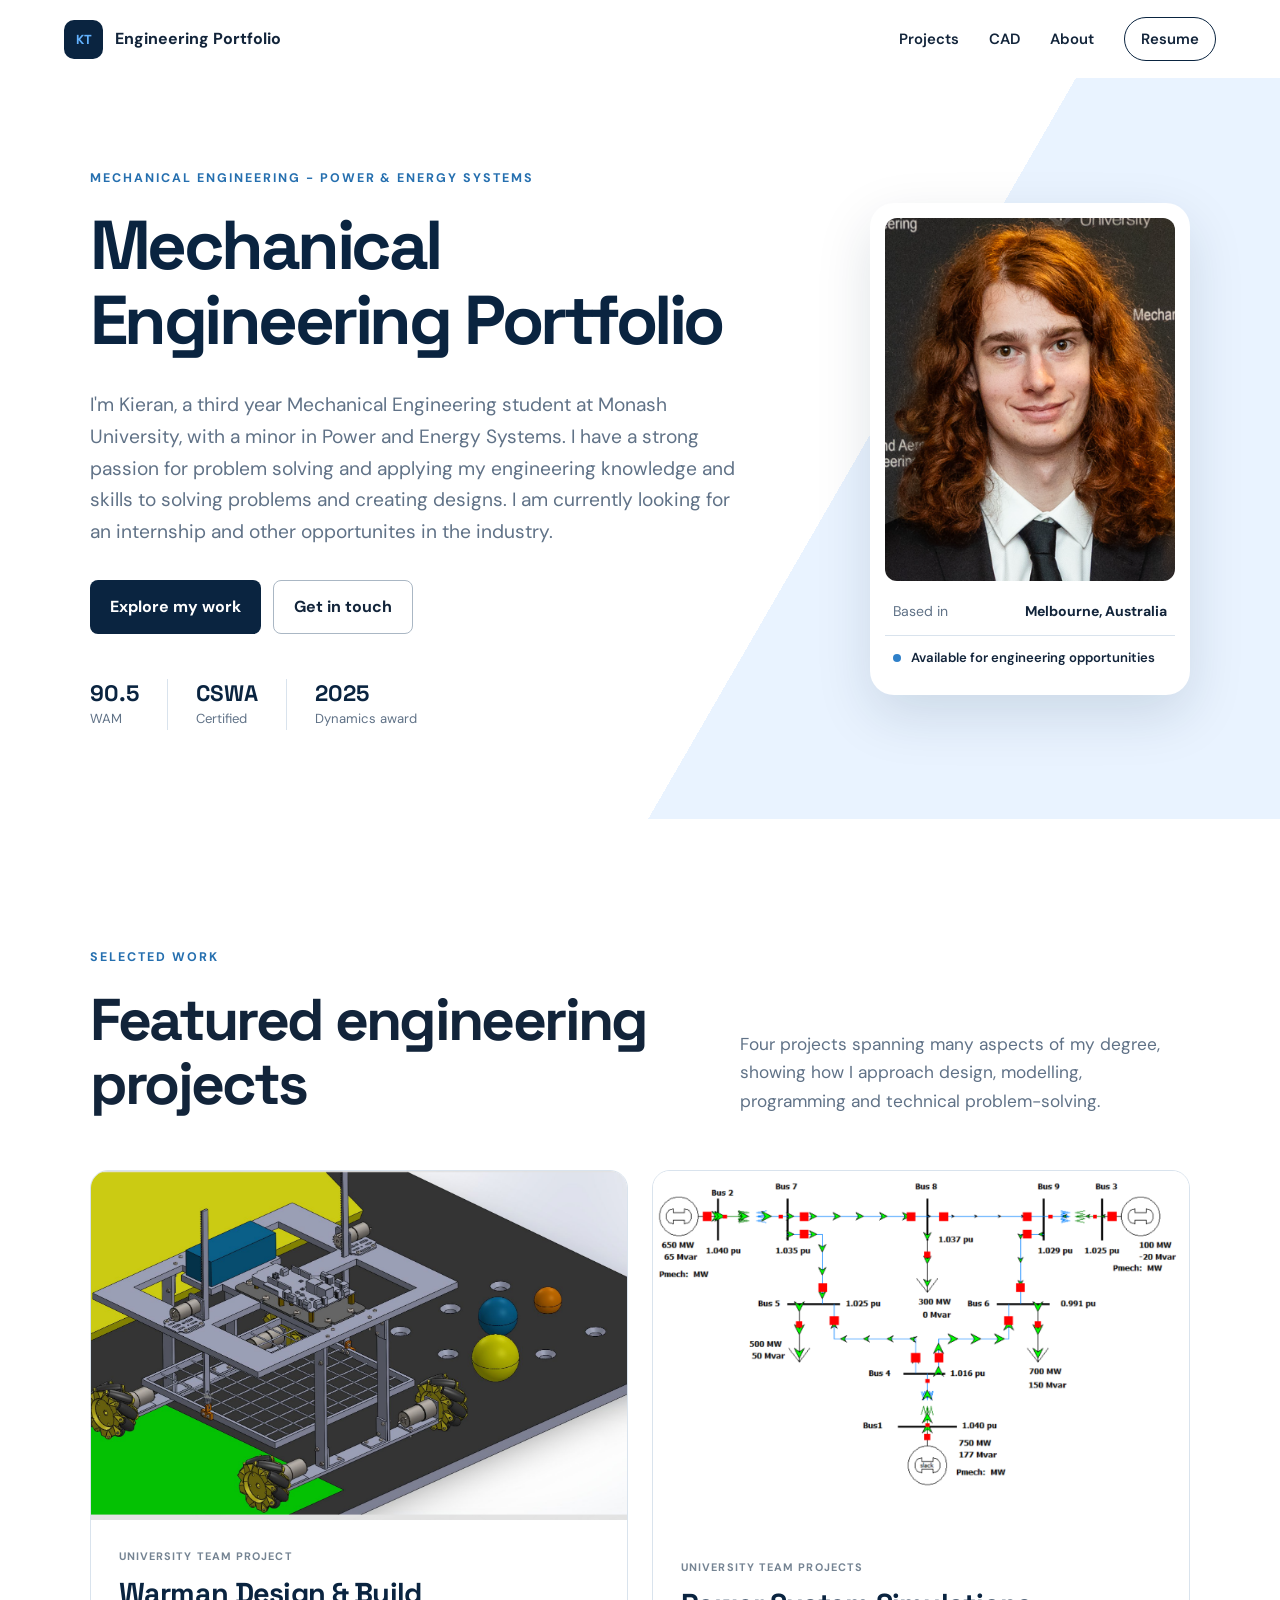
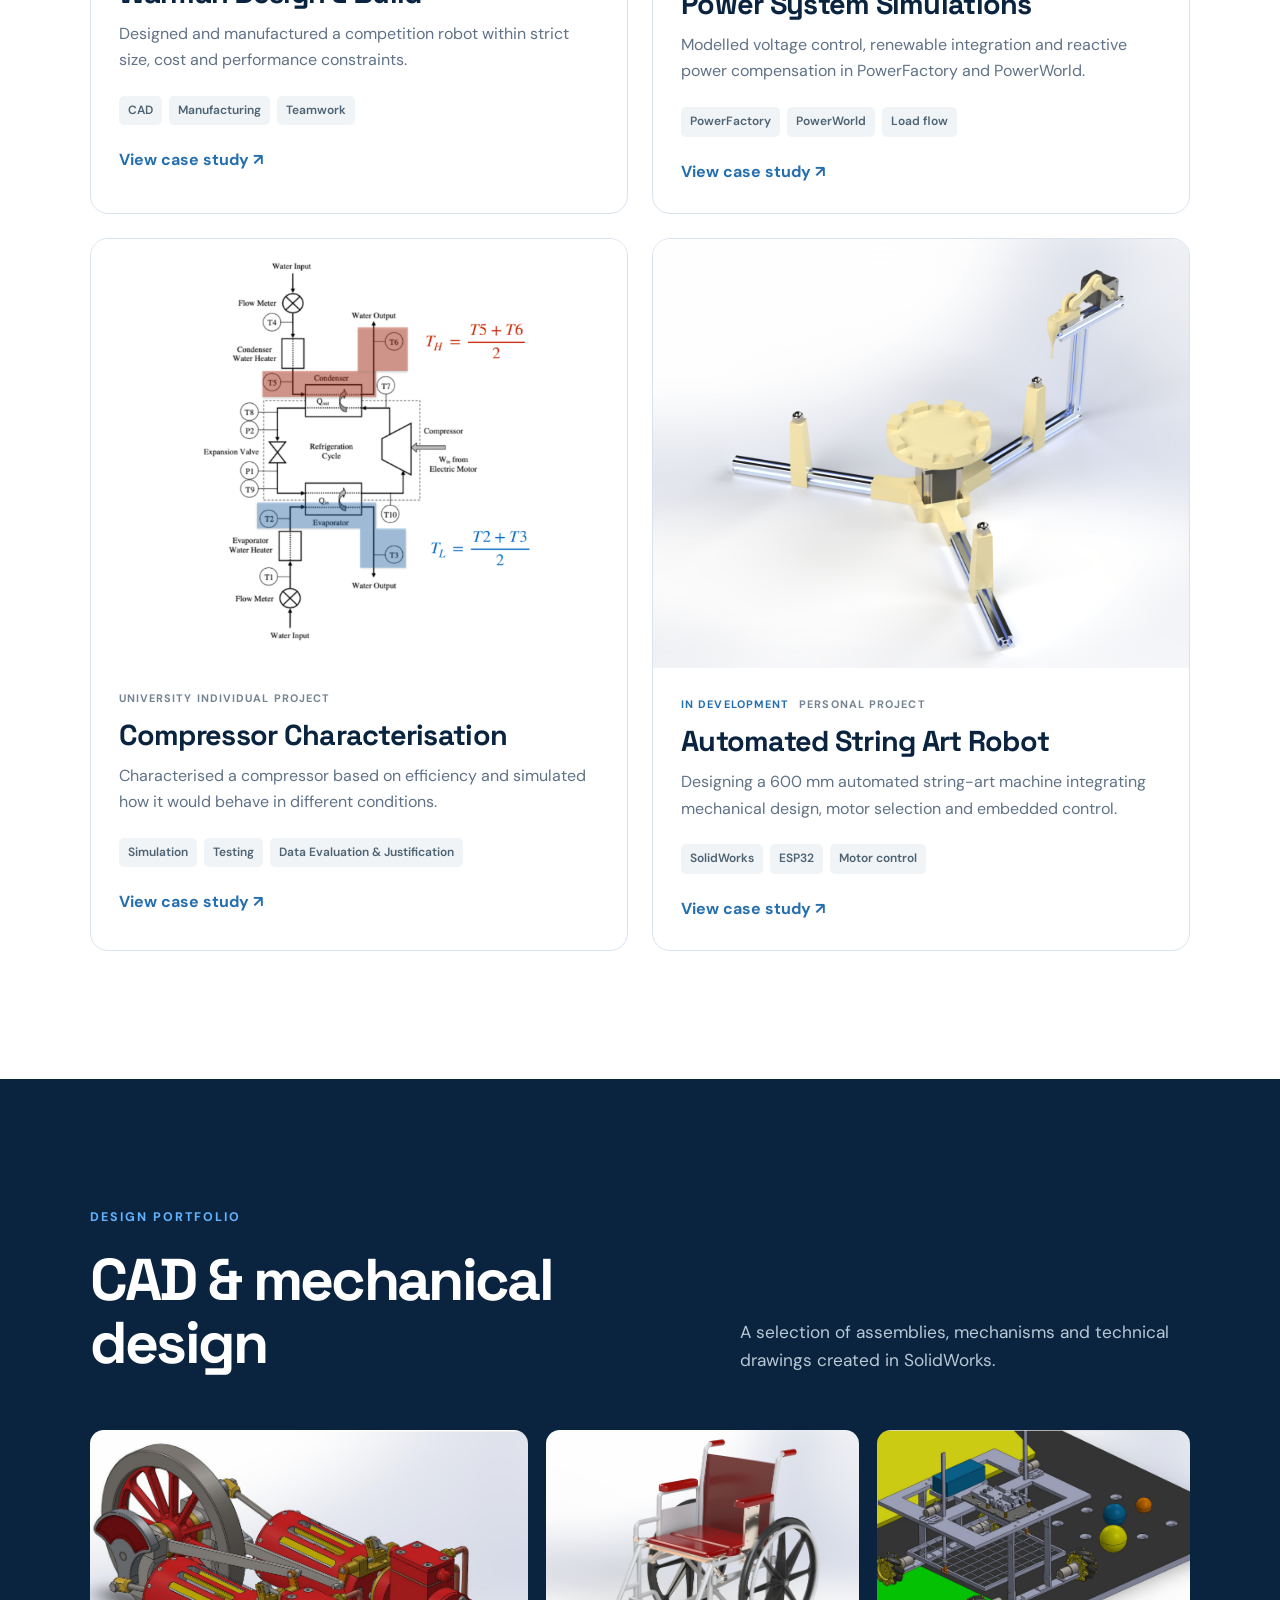
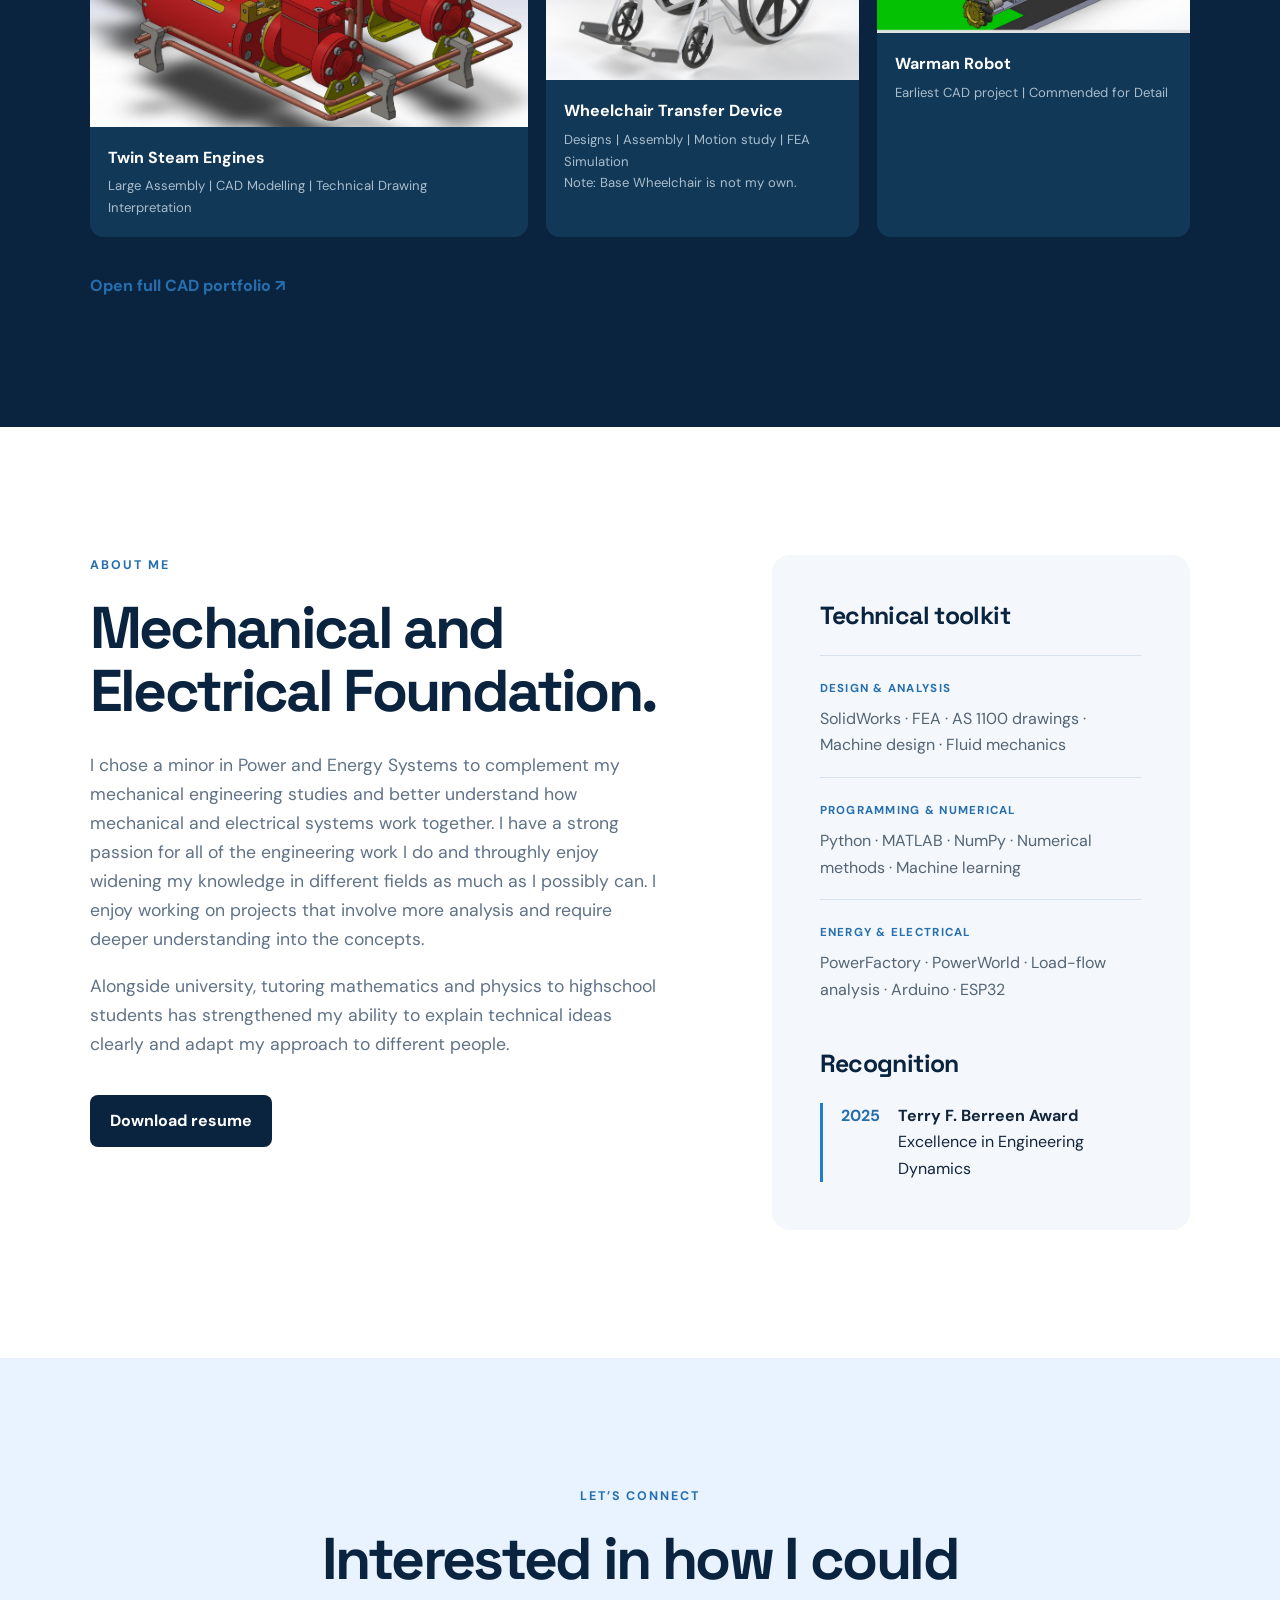
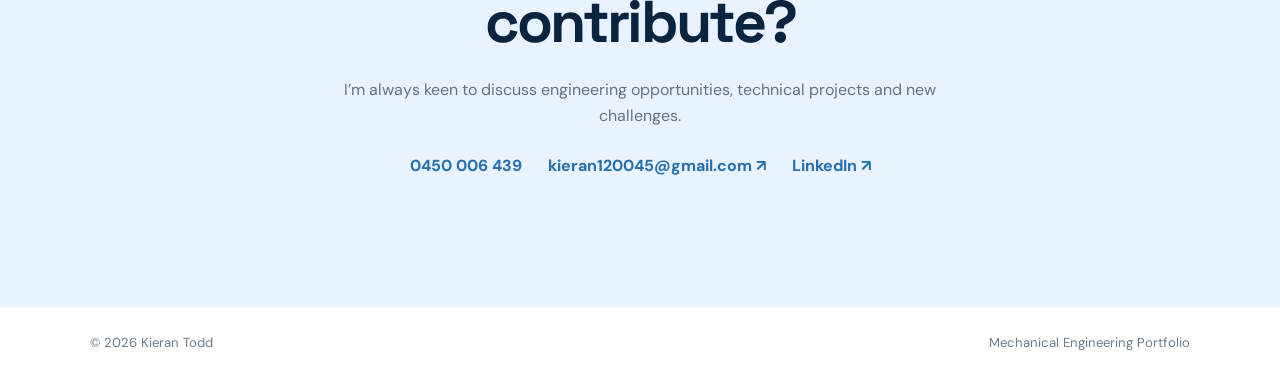
==== index.html @ 396f62e2 "Initial Portfolio Files" ====
<!doctype html>
<html lang="en">
<head>
  <meta charset="UTF-8" />
  <meta name="viewport" content="width=device-width, initial-scale=1.0" />
  <meta name="description" content="Mechanical engineering portfolio covering mechanical design, power systems, numerical methods and mechatronics." />
  <title>Kieran Todd - Engineering Portfolio</title>
  <link rel="icon" type="image/svg+xml" href="data:image/svg+xml,%3Csvg xmlns='http://www.w3.org/2000/svg' viewBox='0 0 64 64'%3E%3Crect width='64' height='64' rx='14' fill='%230b2239'/%3E%3Cpath d='M17 45V19h30v8H26v2h16v7H26v2h21v7z' fill='%2339d9c5'/%3E%3C/svg%3E" />
  <link rel="preconnect" href="https://fonts.googleapis.com" />
  <link rel="preconnect" href="https://fonts.gstatic.com" crossorigin />
  <link href="https://fonts.googleapis.com/css2?family=DM+Sans:wght@400;500;600;700&family=Space+Grotesk:wght@500;600;700&display=swap" rel="stylesheet" />
  <link rel="stylesheet" href="assets/styles.css" />
</head>
<body>
  <header class="site-header">
    <a class="brand" href="#top" aria-label="Back to top"><span class="brand-mark">KT</span><span>Engineering Portfolio</span></a>
    <button class="menu-button" aria-expanded="false" aria-controls="main-nav">Menu</button>
    <nav id="main-nav" aria-label="Main navigation">
      <a href="#projects">Projects</a><a href="#cad">CAD</a><a href="#about">About</a><a class="nav-cta" href="assets/documents/resume.pdf">Resume</a>
    </nav>
  </header>

  <main id="top">
    <section class="hero">
      <div class="hero-copy">
        <p class="eyebrow">Mechanical engineering - Power & energy systems</p>
        <h1>Mechanical Engineering Portfolio</h1>
        <p class="hero-intro">I'm Kieran, a third year Mechanical Engineering student at Monash University, with a minor in Power and Energy Systems. I have a strong passion for problem solving and applying my engineering knowledge and skills to solving problems and creating designs. I am currently looking for an internship and other opportunites in the industry.</p>
        <div class="hero-actions">
          <a class="button primary" href="#projects">Explore my work</a>
          <a class="button secondary" href="#contact">Get in touch</a>
        </div>
        <ul class="quick-facts" aria-label="Profile highlights">
          <li><strong>90.5</strong><span>WAM</span></li><li><strong>CSWA</strong><span>Certified</span></li><li><strong>2025</strong><span>Dynamics award</span></li>
        </ul>
      </div>
      <aside class="profile-card">
        <div class="profile-image">
          <img class="project-image" src="assets/images/profile-photo.jpg" alt="Your Name">
        </div>
        <div class="profile-details"><span>Based in</span><strong>Melbourne, Australia</strong></div>
        <div class="availability"><i></i> Available for engineering opportunities</div>
      </aside>
    </section>

    <section class="section projects-section" id="projects">
      <div class="section-heading"><div><p class="eyebrow">Selected work</p><h2>Featured engineering projects</h2></div><p>Four projects spanning many aspects of my degree, showing how I approach design, modelling, programming and technical problem-solving.</p></div>
      <div class="project-grid">
        <article class="project-card">
          <div><span><img src="assets/images/warman-cad.png"></span></div>
          <div class="project-body"><div class="project-meta"><span>University team project</span></div><h3>Warman Design & Build</h3><p>Designed and manufactured a competition robot within strict size, cost and performance constraints.</p><ul class="tags"><li>CAD</li><li>Manufacturing</li><li>Teamwork</li></ul><a href="projects/warman-robot.html">View case study <span>↗</span></a></div>
        </article>
        <article class="project-card">
          <div><span><img src="assets/images/powerworld.png"></span></div>
          <div class="project-body"><div class="project-meta"><span>University team projects</span></div><h3>Power System Simulations</h3><p>Modelled voltage control, renewable integration and reactive power compensation in PowerFactory and PowerWorld.</p><ul class="tags"><li>PowerFactory</li><li>PowerWorld</li><li>Load flow</li></ul><a href="projects/power-systems.html">View case study <span>↗</span></a></div>
        </article>
        <article class="project-card">
          <div><span><img src="assets/images/compressor-lab.png"></span></div>
          <div class="project-body"><div class="project-meta"><span>University individual Project</span></div><h3>Compressor Characterisation</h3><p>Characterised a compressor based on efficiency and simulated how it would behave in different conditions.</p><ul class="tags"><li>Simulation</li><li>Testing</li><li>Data Evaluation & Justification</li></ul><a href="projects/compressor.html">View case study <span>↗</span></a></div>
        </article>
        <article class="project-card featured">
          <div><span><img src="assets/images/string-robot.png"></span></div>
          <div class="project-body"><div class="project-meta"><span class="status">In development</span><span>Personal project</span></div><h3>Automated String Art Robot</h3><p>Designing a 600 mm automated string-art machine integrating mechanical design, motor selection and embedded control.</p><ul class="tags"><li>SolidWorks</li><li>ESP32</li><li>Motor control</li></ul><a href="projects/string-art-robot.html">View case study <span>↗</span></a></div>
        </article>
      </div>
    </section>

    <section class="section cad-section" id="cad">
      <div class="section-heading light"><div><p class="eyebrow">Design portfolio</p><h2>CAD & mechanical design</h2></div><p>A selection of assemblies, mechanisms and technical drawings created in SolidWorks.</p></div>
      <div class="cad-grid">
        <figure><div><img src="assets/images/twin-engines.jpg" alt="Your Name"></div><figcaption><strong>Twin Steam Engines</strong><span>Large Assembly | CAD Modelling | Technical Drawing Interpretation</span></figcaption></figure>
        <figure><div><img src="assets/images/transfer-device.jpg" alt="Your Name"></div><figcaption><strong>Wheelchair Transfer Device</strong><span>Designs | Assembly | Motion study | FEA Simulation<br>Note: Base Wheelchair is not my own.</span></figcaption></figure>
        <figure><div><img src="assets/images/warman-cad.png" alt="Your Name"></div><figcaption><strong>Warman Robot</strong><span>Earliest CAD project | Commended for Detail</span></figcaption></figure>
      </div>
      <a class="text-link light-link" href="cad-portfolio.html">Open full CAD portfolio <span>↗</span></a>
    </section>

    <section class="section about-section" id="about">
      <div class="about-copy"><p class="eyebrow">About me</p><h2>Mechanical and Electrical Foundation.</h2><p>I chose a minor in Power and Energy Systems to complement my mechanical engineering studies and better understand how mechanical and electrical systems work together. I have a strong passion for all of the engineering work I do and throughly enjoy widening my knowledge in different fields as much as I possibly can. I enjoy working on projects that involve more analysis and require deeper understanding into the concepts.</p><p>Alongside university, tutoring mathematics and physics to highschool students has strengthened my ability to explain technical ideas clearly and adapt my approach to different people.</p><a class="button primary" href="assets/documents/resume.pdf">Download resume</a></div>
      <div class="skills-panel"><h3>Technical toolkit</h3><div class="skill-group"><span>Design & analysis</span><p>SolidWorks · FEA · AS 1100 drawings · Machine design · Fluid mechanics</p></div><div class="skill-group"><span>Programming & numerical</span><p>Python · MATLAB · NumPy · Numerical methods · Machine learning</p></div><div class="skill-group"><span>Energy & electrical</span><p>PowerFactory · PowerWorld · Load-flow analysis · Arduino · ESP32</p></div><h3 class="achievement-title">Recognition</h3><div class="achievement"><span>2025</span><p><strong>Terry F. Berreen Award</strong><br />Excellence in Engineering Dynamics</p></div></div>
    </section>

    <section class="contact-section" id="contact">
      <p class="eyebrow">Let’s connect</p><h2>Interested in how I could contribute?</h2><p>I’m always keen to discuss engineering opportunities, technical projects and new challenges.</p><div class="contact-links"><a>0450 006 439</a><a href="mailto:kieran120045@gmail.com">kieran120045@gmail.com ↗</a><a href="https://www.linkedin.com/in/kieran-todd-a5a481429">LinkedIn ↗</a></div>
    </section>
  </main>
  <footer><span>© <span id="year"></span> Kieran Todd</span><span>Mechanical Engineering Portfolio</span></footer>
  <script src="assets/script.js"></script>
</body>
</html>
---- assets/styles.css ----
:root{--navy:#0a2440;--navy-2:#123858;--teal:#227dcc;--teal-bright:#63b3ff;--ink:#12243a;--muted:#607287;--line:#d9e3ed;--paper:#f4f7fb;--white:#fff;--orange:#618fc5;--radius:18px;--shadow:0 20px 55px rgba(10,36,64,.13)}
*{box-sizing:border-box}html{scroll-behavior:smooth}body{margin:0;color:var(--ink);background:#fff;font:400 1rem/1.65 "DM Sans",Arial,sans-serif}a{color:inherit;text-decoration:none}img{display:block;width:100%;height:100%;object-fit:cover}h1,h2,h3{font-family:"Space Grotesk","DM Sans",sans-serif;line-height:1.08;margin:0}h1{font-size:clamp(3rem,7vw,6.6rem);letter-spacing:-.065em}h2{font-size:clamp(2.2rem,4.6vw,4rem);letter-spacing:-.045em}h3{font-size:1.55rem;letter-spacing:-.025em}p{margin:0}.site-header{height:78px;max-width:1440px;margin:auto;padding:0 clamp(22px,5vw,72px);display:flex;align-items:center;justify-content:space-between;background:#fff;position:relative;z-index:20}.brand{display:flex;align-items:center;gap:12px;font-weight:700}.brand-mark{display:grid;place-items:center;background:var(--navy);color:var(--teal-bright);width:39px;height:39px;border-radius:10px;font:700 .82rem "Space Grotesk"}.site-header nav{display:flex;align-items:center;gap:30px;font-weight:600;font-size:.93rem}.site-header nav a:hover{color:var(--teal)}.nav-cta{border:1px solid var(--navy);padding:9px 16px;border-radius:999px}.menu-button{display:none;border:0;background:var(--navy);color:#fff;padding:10px 14px;border-radius:8px;font:600 .9rem inherit}.hero{min-height:calc(100vh - 78px);max-width:1440px;margin:auto;padding:clamp(60px,9vw,130px) clamp(22px,7vw,100px);display:grid;grid-template-columns:minmax(0,1.35fr) minmax(280px,.65fr);gap:clamp(50px,9vw,130px);align-items:center;background:linear-gradient(120deg,#fff 0%,#fff 63%,#eaf9f6 63%)}.eyebrow{text-transform:uppercase;letter-spacing:.16em;font-weight:700;font-size:.78rem;color:#168d7d;margin-bottom:20px}.hero h1{max-width:890px;color:var(--navy)}.hero h1 span{color:#169d8b}.hero-intro{font-size:clamp(1.05rem,1.5vw,1.25rem);max-width:700px;color:var(--muted);margin:32px 0}.hero-actions{display:flex;gap:12px;flex-wrap:wrap}.button{display:inline-flex;align-items:center;justify-content:center;padding:13px 20px;border-radius:8px;font-weight:700;transition:.2s}.button:hover{transform:translateY(-2px)}.primary{background:var(--navy);color:#fff}.secondary{border:1px solid #aab7c4;background:#fff}.quick-facts{list-style:none;padding:0;margin:45px 0 0;display:flex;gap:0}.quick-facts li{padding:0 28px;border-left:1px solid var(--line);display:flex;flex-direction:column}.quick-facts li:first-child{padding-left:0;border:0}.quick-facts strong{font:700 1.4rem "Space Grotesk";color:var(--navy)}.quick-facts span{font-size:.82rem;color:var(--muted)}.profile-card{background:#fff;padding:15px;border-radius:24px;box-shadow:var(--shadow);transform:rotate(1.5deg)}.profile-image{aspect-ratio:4/5;border-radius:15px}.placeholder-image{display:grid;place-items:center;text-align:center;background:repeating-linear-gradient(135deg,#edf2f5,#edf2f5 18px,#e5ebef 18px,#e5ebef 36px);border:1px dashed #9eafbb;color:#687b88;font:700 .8rem/1.5 "Space Grotesk";letter-spacing:.08em}.profile-details{padding:19px 8px 12px;display:flex;justify-content:space-between;gap:14px;font-size:.88rem}.profile-details span{color:var(--muted)}.availability{padding:11px 8px;border-top:1px solid var(--line);font-size:.82rem;font-weight:600}.availability i{display:inline-block;width:8px;height:8px;border-radius:50%;background:#26b775;margin-right:7px}.section{padding:clamp(80px,10vw,145px) clamp(22px,7vw,100px)}.section-heading{max-width:1240px;margin:0 auto 55px;display:flex;justify-content:space-between;align-items:end;gap:40px}.section-heading>p{max-width:450px;color:var(--muted);font-size:1.08rem}.project-grid{max-width:1240px;margin:auto;display:grid;grid-template-columns:repeat(2,minmax(0,1fr));gap:24px}.project-card{border:1px solid var(--line);border-radius:var(--radius);overflow:hidden;background:#fff;transition:.25s}.project-card:hover{transform:translateY(-5px);box-shadow:var(--shadow)}.project-visual{aspect-ratio:16/9;border:0;border-radius:0}.project-visual.dark{background:linear-gradient(140deg,#0b2239,#1b4969);color:#bcefe8}.project-visual.blue{background:linear-gradient(140deg,#dbefff,#b9d7f0)}.project-visual.green{background:linear-gradient(140deg,#dcf3e7,#afd9c2)}.project-visual.orange{background:linear-gradient(140deg,#fae5d2,#e9bb90)}.project-visual small{display:block;font:400 .7rem "DM Sans";letter-spacing:0;margin-top:8px}.project-body{padding:28px}.project-body h3{font-size:1.8rem;color:var(--navy);margin:12px 0}.project-body p{color:var(--muted);min-height:52px}.project-meta{display:flex;gap:10px;color:#758493;text-transform:uppercase;letter-spacing:.1em;font-size:.68rem;font-weight:700}.status{color:#087b6d}.tags{list-style:none;padding:0;margin:22px 0;display:flex;gap:7px;flex-wrap:wrap}.tags li{padding:5px 9px;border-radius:5px;background:#f0f4f6;color:#4d6273;font-size:.75rem;font-weight:600}.project-body>a,.text-link{font-weight:700;color:#0c8979}.cad-section{background:var(--navy);color:#fff}.section-heading.light>p{color:#b8c8d4}.cad-section .eyebrow{color:var(--teal-bright)}.cad-grid{max-width:1240px;margin:auto;display:grid;grid-template-columns:1.4fr 1fr 1fr;gap:18px}.cad-grid figure{margin:0;background:var(--navy-2);border-radius:14px;overflow:hidden}.cad-placeholder{aspect-ratio:4/3;display:grid;place-items:center;border-bottom:1px dashed #547089;color:#8fa8bb;font:700 .75rem "Space Grotesk";letter-spacing:.1em;background:repeating-linear-gradient(135deg,#112d48,#112d48 18px,#173650 18px,#173650 36px)}.cad-grid figcaption{padding:18px}.cad-grid figcaption strong,.cad-grid figcaption span{display:block}.cad-grid figcaption span{color:#a9bdcb;font-size:.82rem;margin-top:4px}.light-link{display:block;max-width:1240px;margin:36px auto 0;color:var(--teal-bright)}.about-section{max-width:1375px;margin:auto;display:grid;grid-template-columns:1.15fr .85fr;gap:clamp(50px,9vw,130px)}.about-copy h2{color:var(--navy);margin-bottom:28px}.about-copy>p:not(.eyebrow){font-size:1.1rem;color:var(--muted);margin:0 0 18px}.about-copy .button{margin-top:18px}.skills-panel{background:var(--paper);padding:clamp(28px,4vw,48px);border-radius:var(--radius)}.skills-panel h3{color:var(--navy);margin-bottom:25px}.skill-group{border-top:1px solid var(--line);padding:18px 0}.skill-group span{text-transform:uppercase;letter-spacing:.11em;font-size:.72rem;font-weight:700;color:#168d7d}.skill-group p{color:#536474;margin-top:6px}.achievement-title{margin-top:30px}.achievement{display:flex;gap:18px;border-left:3px solid var(--teal);padding-left:18px}.achievement>span{font-weight:700;color:#168d7d}.contact-section{background:#eaf9f6;text-align:center;padding:clamp(85px,10vw,140px) 22px}.contact-section h2{color:var(--navy);max-width:820px;margin:auto}.contact-section>p:not(.eyebrow){color:var(--muted);margin:23px auto;max-width:600px}.contact-links{display:flex;justify-content:center;gap:26px;flex-wrap:wrap}.contact-links a{font-weight:700;color:#087b6d}footer{max-width:1440px;margin:auto;padding:25px clamp(22px,7vw,100px);display:flex;justify-content:space-between;color:#6c7c89;font-size:.82rem}.back-link{font-weight:700;color:#087b6d}
.case-main,.gallery-main{max-width:1240px;margin:auto;padding:clamp(65px,9vw,120px) 22px}.case-hero{max-width:1050px}.case-hero h1,.gallery-main h1{color:var(--navy);font-size:clamp(3.2rem,7vw,6.4rem)}.case-lead{font-size:clamp(1.1rem,2vw,1.4rem);color:var(--muted);max-width:780px;margin:24px 0 45px}.case-hero-image{aspect-ratio:16/7;border-radius:var(--radius);font-size:.9rem}.case-layout{display:grid;grid-template-columns:minmax(0,1fr) 280px;gap:80px;margin-top:70px}.case-content section{margin-bottom:62px}.case-content h2{font-size:2rem;color:var(--navy);margin-bottom:18px}.case-content h3{font-size:1.2rem;color:var(--navy);margin:28px 0 10px}.case-content p{color:#526577}.case-sidebar{align-self:start;position:sticky;top:24px;border-top:4px solid var(--teal);background:var(--paper);padding:25px}.case-sidebar div{padding:14px 0;border-bottom:1px solid var(--line)}.case-sidebar span,.case-sidebar strong{display:block}.case-sidebar span{text-transform:uppercase;font-size:.68rem;letter-spacing:.11em;color:#748391;font-weight:700}.case-sidebar strong{margin-top:4px}.case-sidebar .button{margin-top:20px;font-size:.8rem}.requirements{list-style:none;padding:0;display:grid;grid-template-columns:repeat(2,1fr);gap:10px}.requirements li{background:var(--paper);padding:20px;border-radius:10px}.requirements strong,.requirements span{display:block}.requirements strong{color:#168d7d;font:700 1.25rem "Space Grotesk"}.requirements span{color:var(--muted);font-size:.87rem}.two-images{display:grid;grid-template-columns:1fr 1fr;gap:12px;margin:20px 0}.inline-placeholder{aspect-ratio:4/3;display:grid;place-items:center;background:var(--paper);border:1px dashed #9eafbb;color:#788995;font-weight:700;font-size:.7rem}.file-link{display:inline-block;margin-top:14px;color:#087b6d;font-weight:700}.process{display:flex;align-items:center;gap:10px;flex-wrap:wrap;margin:18px 0}.process span{background:var(--navy);color:#fff;padding:9px 13px;border-radius:6px;font-size:.8rem;font-weight:700}.process b{color:var(--teal)}.progress-list{list-style:none;padding:0}.progress-list li{padding:10px 0 10px 28px;position:relative;border-bottom:1px solid var(--line)}.progress-list li:before{content:"○";position:absolute;left:2px;color:#81909a}.progress-list .done:before{content:"✓";color:#149680;font-weight:700}.gallery-main>.case-lead{max-width:760px}.gallery-grid{display:grid;grid-template-columns:repeat(2,1fr);gap:25px;margin-top:60px}.gallery-grid figure{margin:0;border:1px solid var(--line);border-radius:var(--radius);overflow:hidden}.gallery-placeholder{aspect-ratio:16/10;display:grid;place-items:center;background:var(--paper);border-bottom:1px dashed #a7b6c0;color:#758794;font-weight:700;font-size:.75rem}.gallery-grid figcaption{padding:24px}.gallery-grid figcaption strong{font:700 1.35rem "Space Grotesk"}.gallery-grid figcaption p{color:var(--muted);margin:8px 0}.gallery-grid figcaption span{color:#168d7d;font-size:.78rem;font-weight:700}
@media(max-width:850px){.site-header nav{display:none;position:absolute;top:68px;right:20px;background:#fff;box-shadow:var(--shadow);padding:20px;border-radius:12px;flex-direction:column;align-items:flex-start}.site-header nav.open{display:flex}.menu-button{display:block}.hero{grid-template-columns:1fr;background:linear-gradient(160deg,#fff 0%,#fff 70%,#eaf9f6 70%)}.profile-card{max-width:380px}.section-heading{display:block}.section-heading>p{margin-top:20px}.project-grid,.about-section{grid-template-columns:1fr}.cad-grid{grid-template-columns:1fr 1fr}.cad-grid figure:first-child{grid-column:1/-1}.case-layout{grid-template-columns:1fr;gap:20px}.case-sidebar{position:static;order:-1}.gallery-grid{grid-template-columns:1fr}}
@media(max-width:560px){.brand>span:last-child{display:none}.hero{padding-top:55px}.hero h1{font-size:3.2rem}.quick-facts{justify-content:space-between}.quick-facts li{padding:0 12px}.project-grid,.cad-grid{grid-template-columns:1fr}.cad-grid figure:first-child{grid-column:auto}.section{padding-left:18px;padding-right:18px}.two-images,.requirements{grid-template-columns:1fr}.process b{display:none}.process{align-items:stretch;flex-direction:column}.contact-links{flex-direction:column;gap:10px}footer{gap:12px;flex-direction:column}.case-hero-image{aspect-ratio:4/3}}
@media(prefers-reduced-motion:reduce){html{scroll-behavior:auto}.button,.project-card{transition:none}}

/* Blue visual direction */
.hero{background:linear-gradient(120deg,#fff 0%,#fff 63%,#e9f3ff 63%)}
.eyebrow{color:#256faf}.hero h1 span{color:#227dcc}.profile-card{transform:none}
.availability i{background:#2f80c9}.project-visual.dark{color:#c9e6ff}
.project-visual.green{background:linear-gradient(140deg,#dcecff,#afcfee)}
.project-visual.orange{background:linear-gradient(140deg,#e4edf8,#b8cce3)}
.status,.project-body>a,.text-link,.skill-group span,.achievement>span,.contact-links a,.back-link,.requirements strong,.file-link,.gallery-grid figcaption span{color:#256faf}
.contact-section{background:#e9f3ff}.progress-list .done:before{color:#256faf}
@media(max-width:850px){.hero{background:linear-gradient(160deg,#fff 0%,#fff 70%,#e9f3ff 70%)}}

/* Compact portfolio introduction */
.hero{min-height:auto;padding-top:clamp(55px,7vw,90px);padding-bottom:clamp(55px,7vw,90px)}
.hero h1{max-width:760px;font-size:clamp(2.6rem,5.4vw,4.9rem);letter-spacing:-.05em}

.cad-skills {padding-left: 20px; line-height: 1.7;}
.cad-skills li {margin-bottom: 10px;}
.cad-skills strong {font-weight: 600;}

.project-image {
    width: 100%;
    height: 100%;
    object-fit: cover;
    display: block;
    border: none;
    outline: none;
    border-radius: 12px;
}
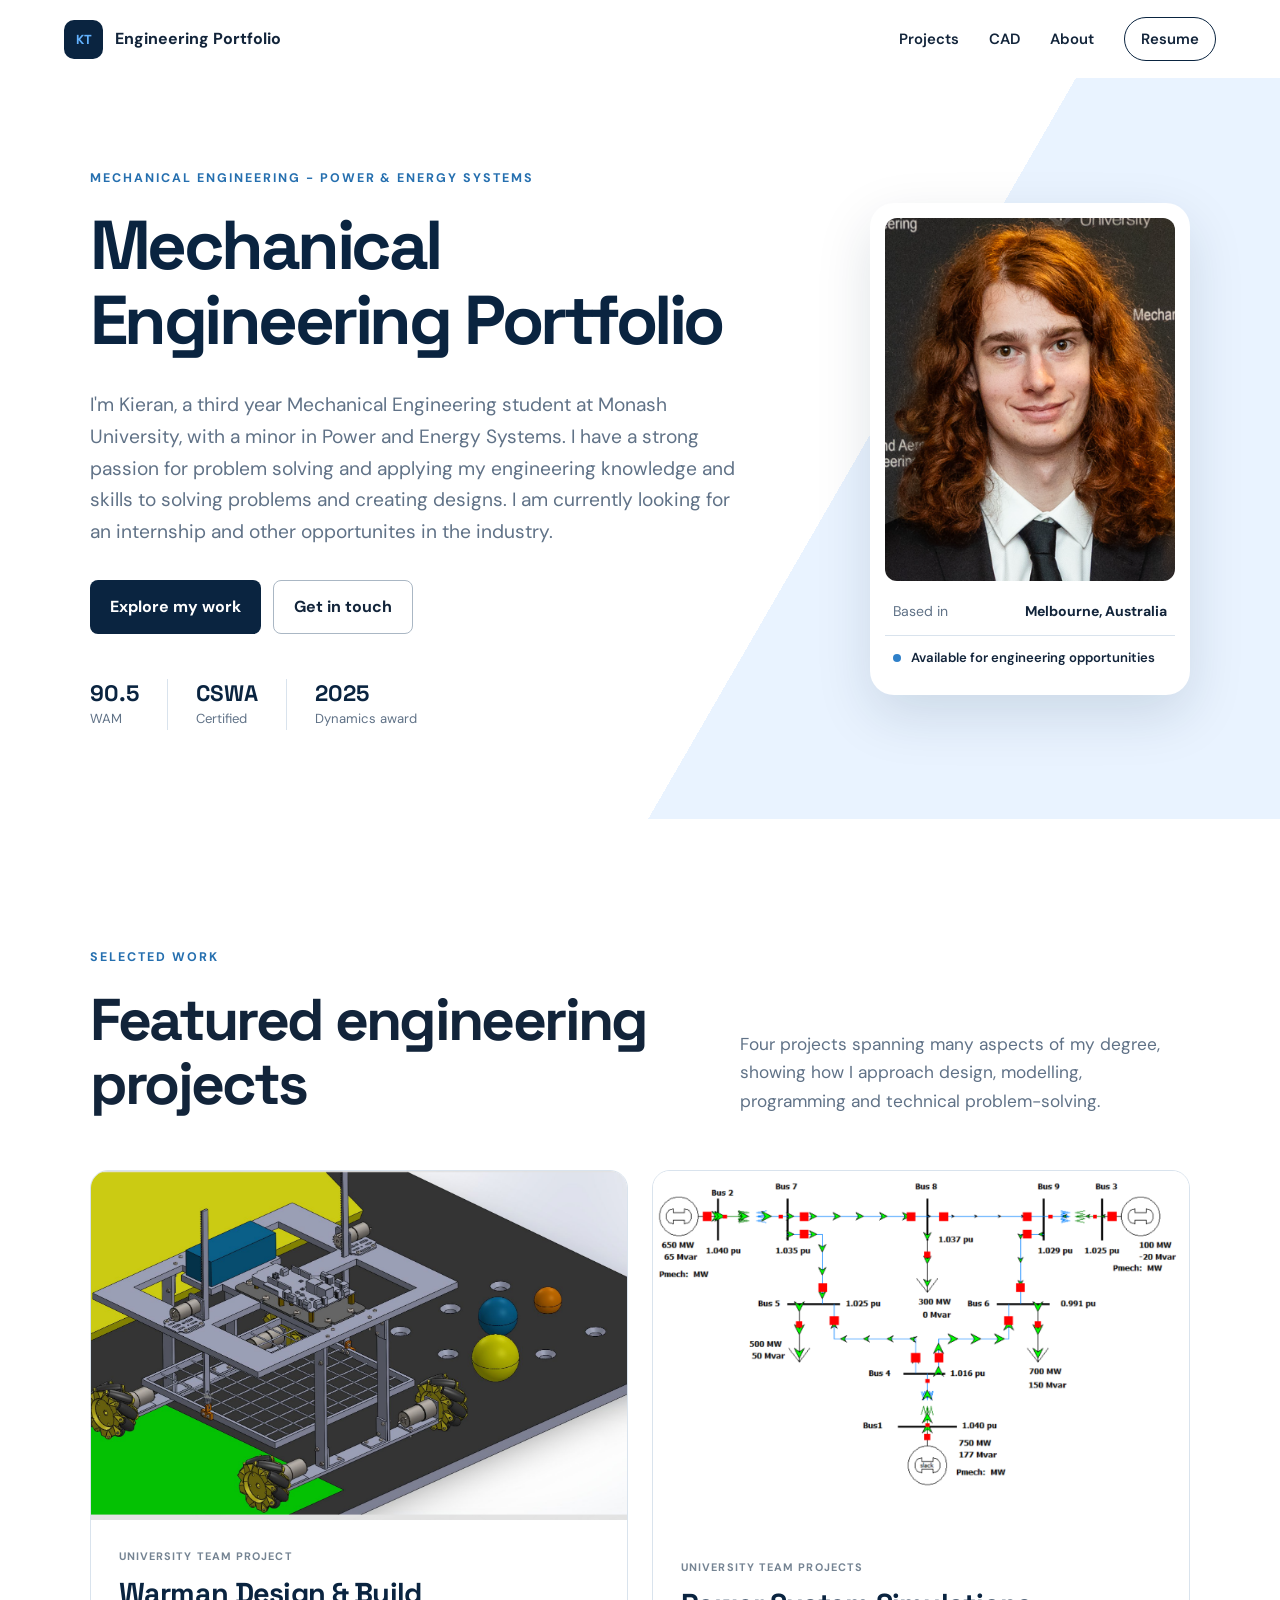
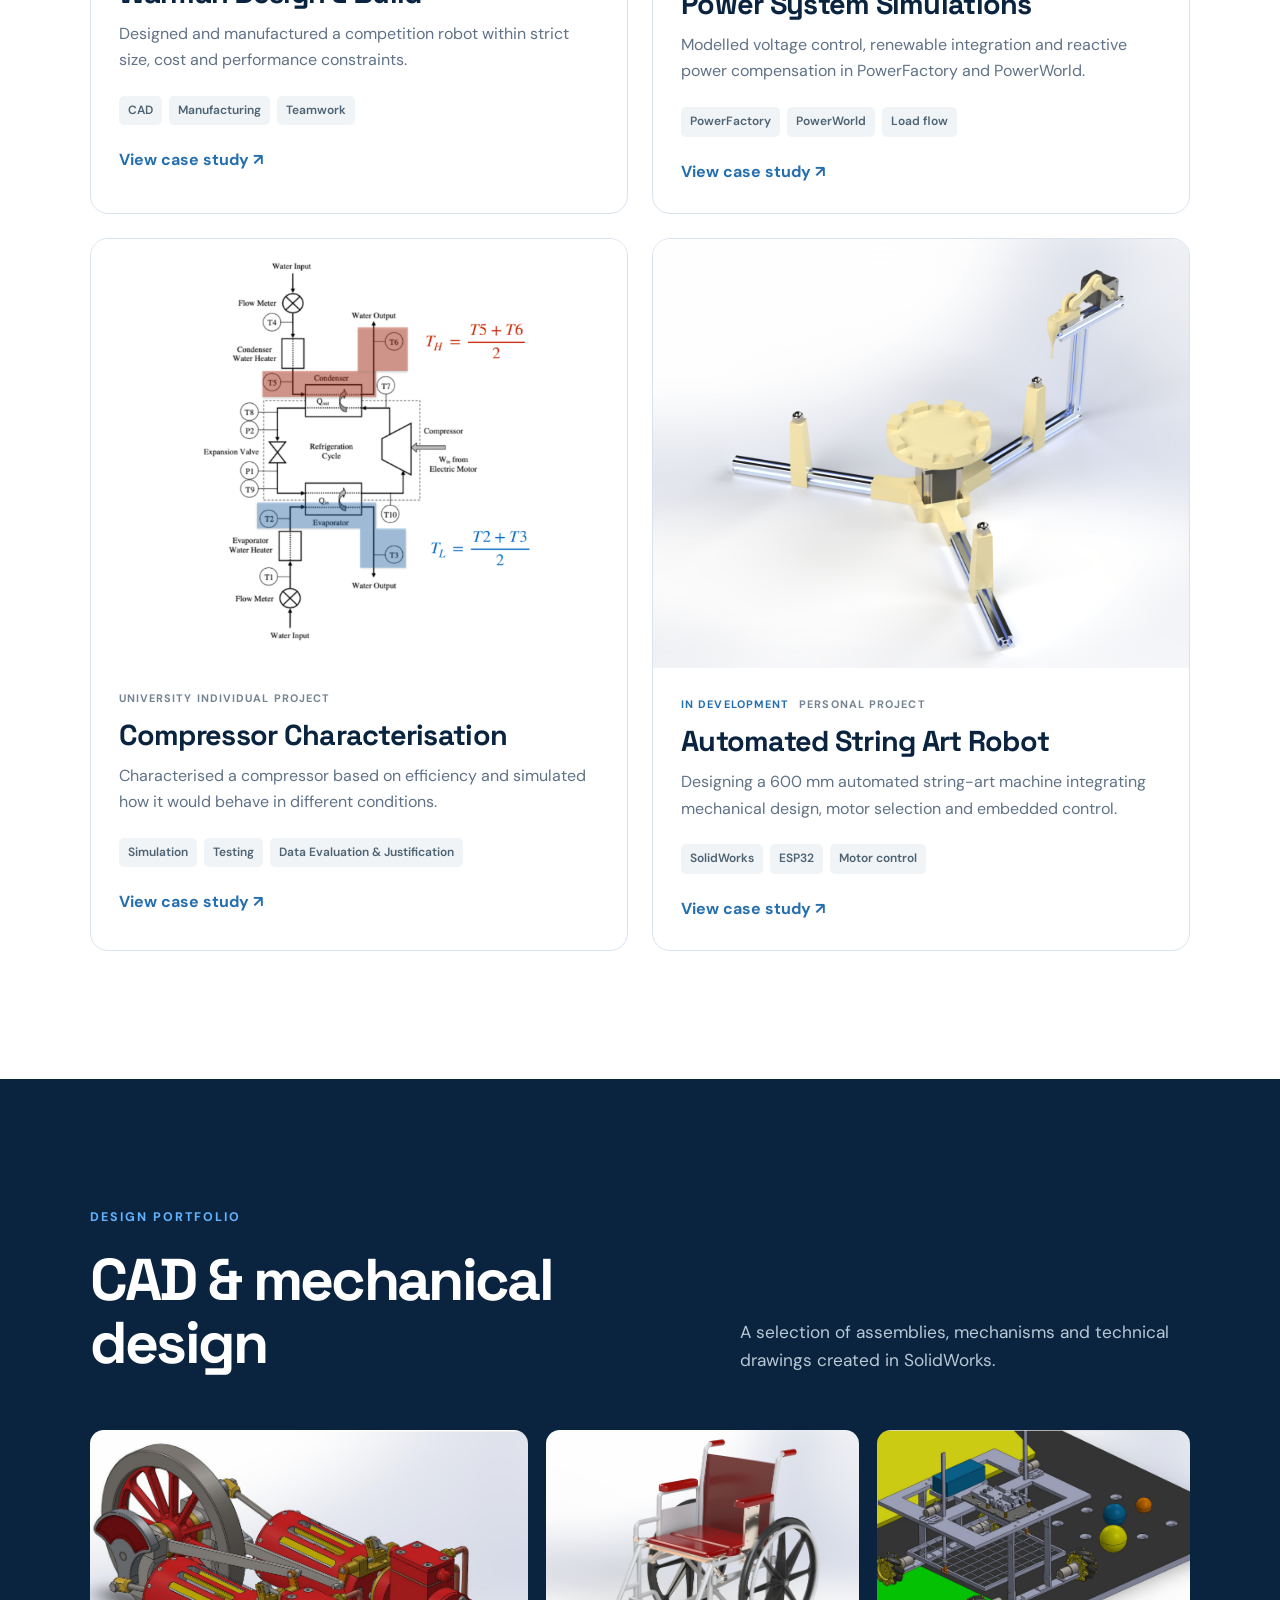
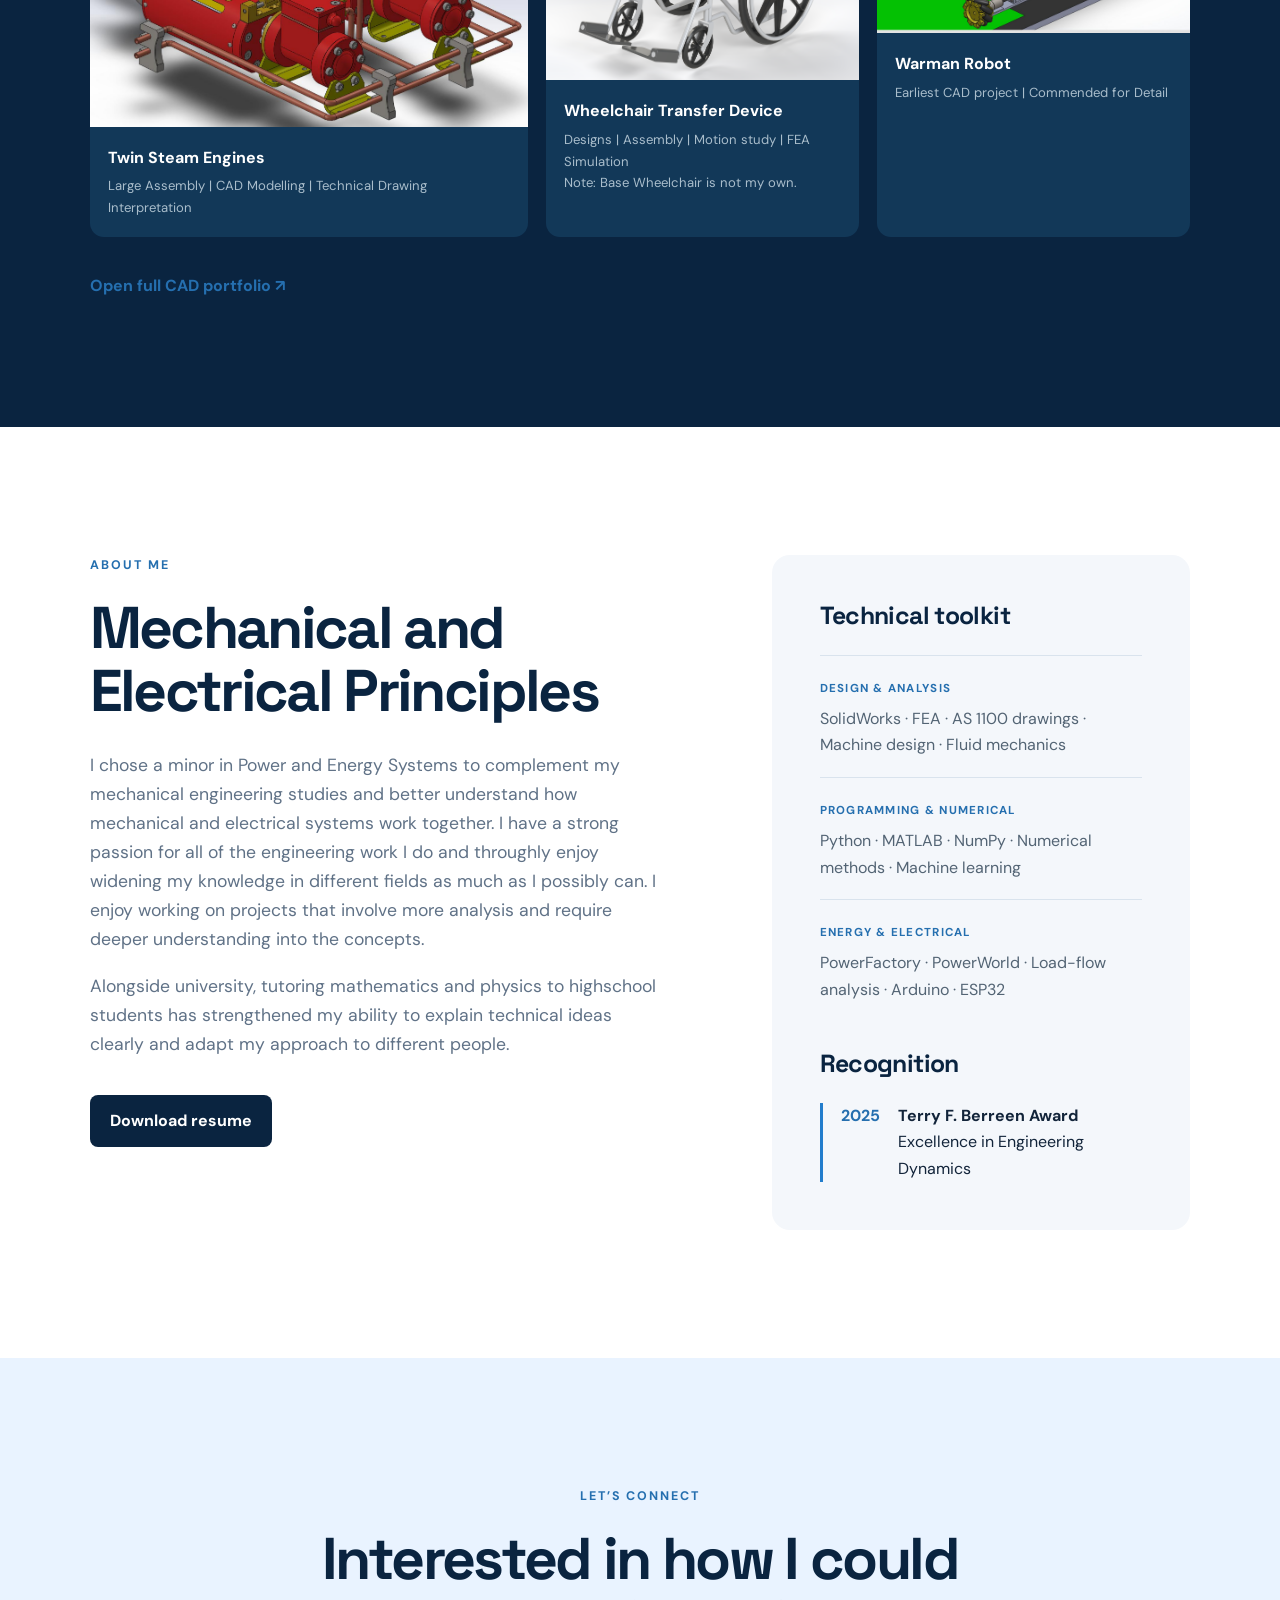
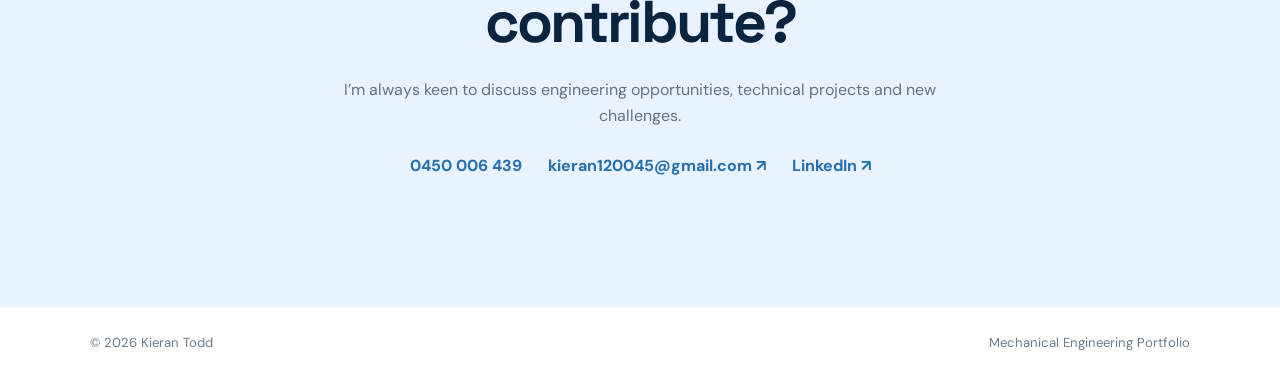
==== commit b71d60e6: "Updated wording." ====
--- a/index.html
+++ b/index.html
@@ -76,7 +76,7 @@
     </section>
 
     <section class="section about-section" id="about">
-      <div class="about-copy"><p class="eyebrow">About me</p><h2>Mechanical and Electrical Foundation.</h2><p>I chose a minor in Power and Energy Systems to complement my mechanical engineering studies and better understand how mechanical and electrical systems work together. I have a strong passion for all of the engineering work I do and throughly enjoy widening my knowledge in different fields as much as I possibly can. I enjoy working on projects that involve more analysis and require deeper understanding into the concepts.</p><p>Alongside university, tutoring mathematics and physics to highschool students has strengthened my ability to explain technical ideas clearly and adapt my approach to different people.</p><a class="button primary" href="assets/documents/resume.pdf">Download resume</a></div>
+      <div class="about-copy"><p class="eyebrow">About me</p><h2>Mechanical and Electrical Principles</h2><p>I chose a minor in Power and Energy Systems to complement my mechanical engineering studies and better understand how mechanical and electrical systems work together. I have a strong passion for all of the engineering work I do and throughly enjoy widening my knowledge in different fields as much as I possibly can. I enjoy working on projects that involve more analysis and require deeper understanding into the concepts.</p><p>Alongside university, tutoring mathematics and physics to highschool students has strengthened my ability to explain technical ideas clearly and adapt my approach to different people.</p><a class="button primary" href="assets/documents/resume.pdf">Download resume</a></div>
       <div class="skills-panel"><h3>Technical toolkit</h3><div class="skill-group"><span>Design & analysis</span><p>SolidWorks · FEA · AS 1100 drawings · Machine design · Fluid mechanics</p></div><div class="skill-group"><span>Programming & numerical</span><p>Python · MATLAB · NumPy · Numerical methods · Machine learning</p></div><div class="skill-group"><span>Energy & electrical</span><p>PowerFactory · PowerWorld · Load-flow analysis · Arduino · ESP32</p></div><h3 class="achievement-title">Recognition</h3><div class="achievement"><span>2025</span><p><strong>Terry F. Berreen Award</strong><br />Excellence in Engineering Dynamics</p></div></div>
     </section>
 
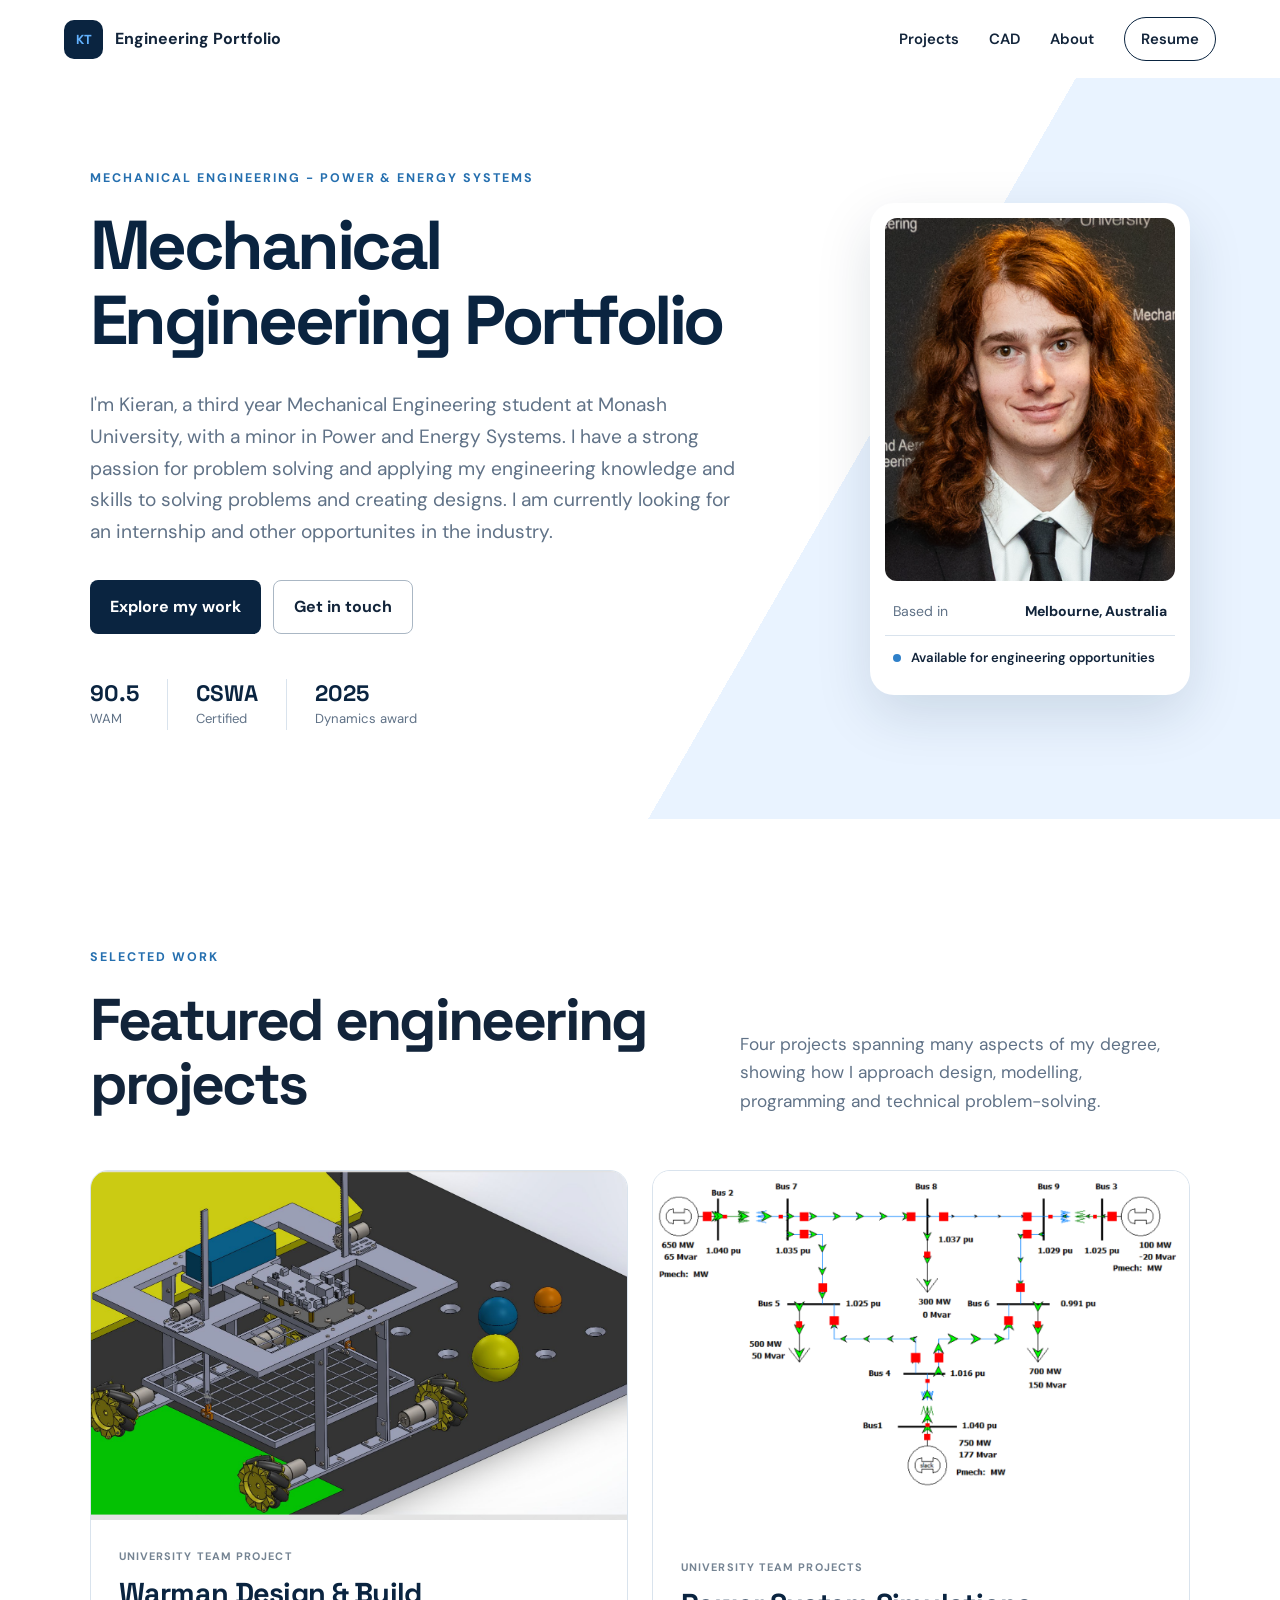
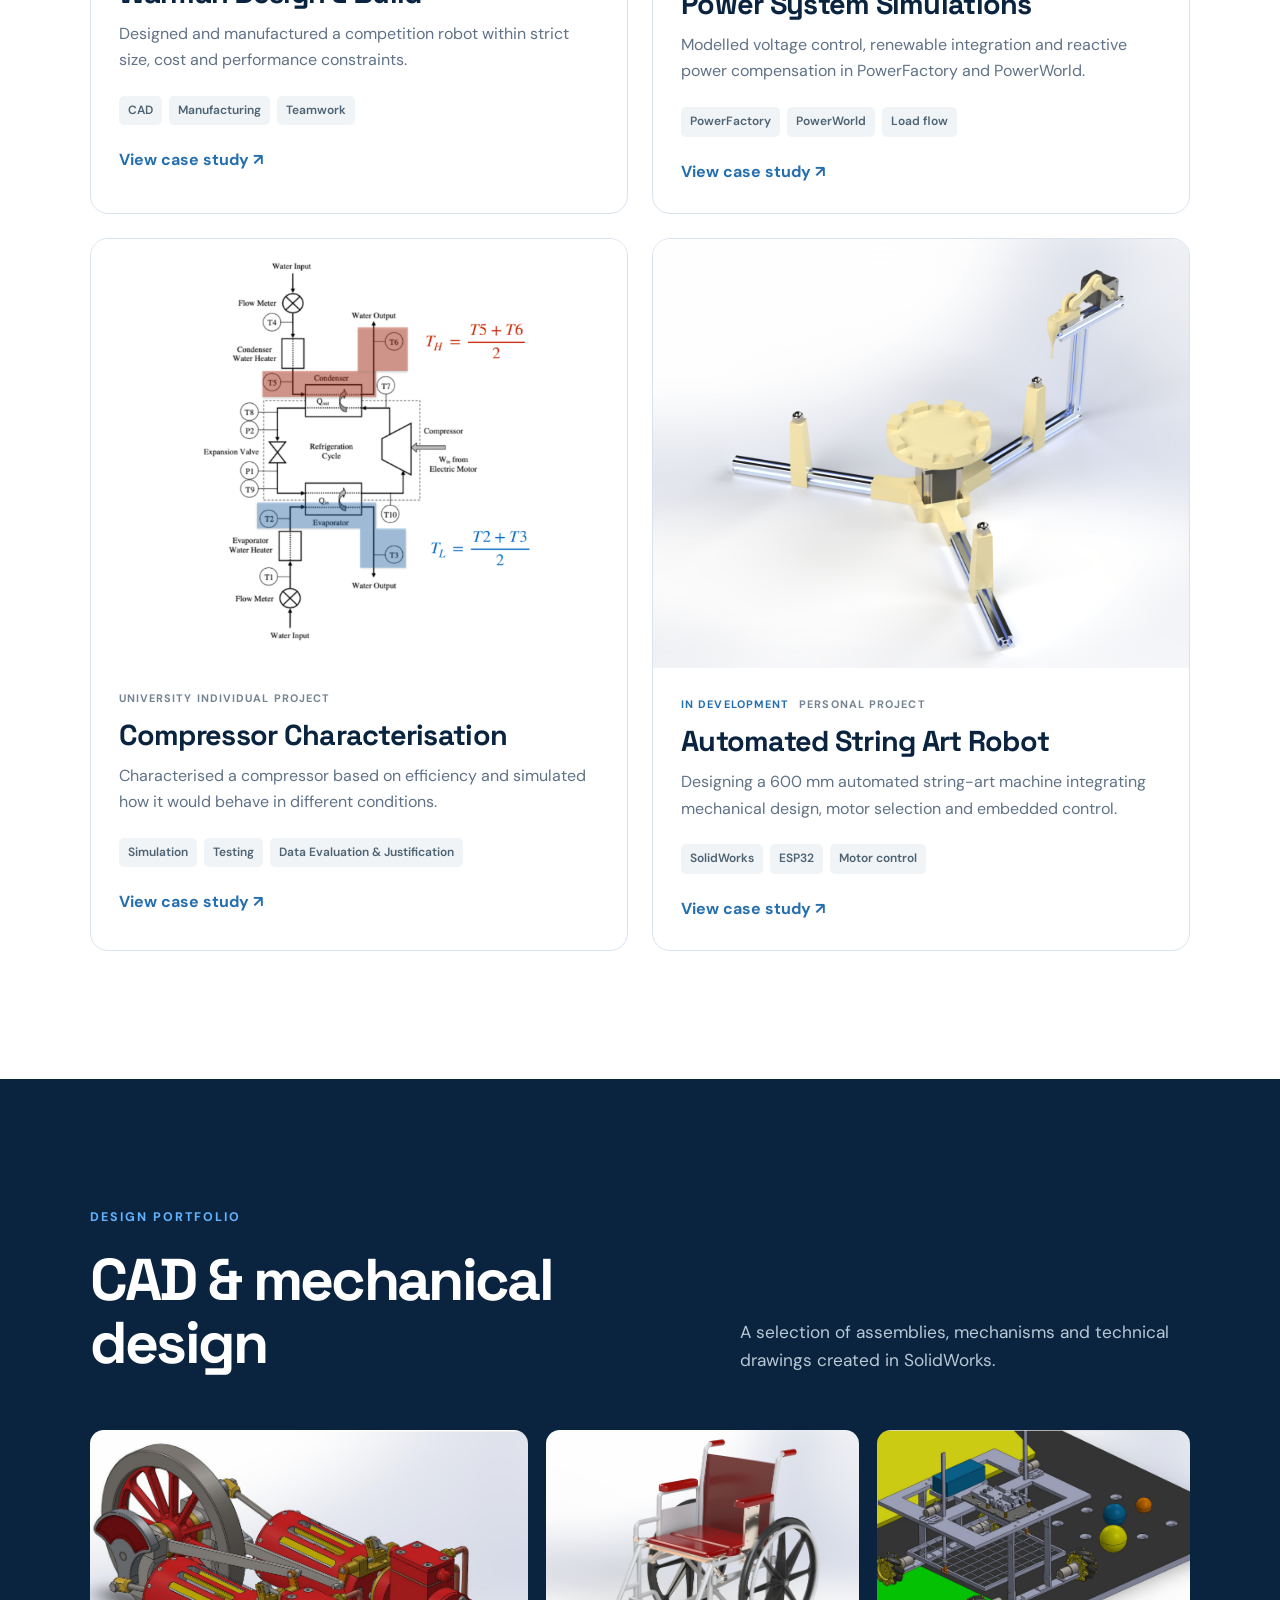
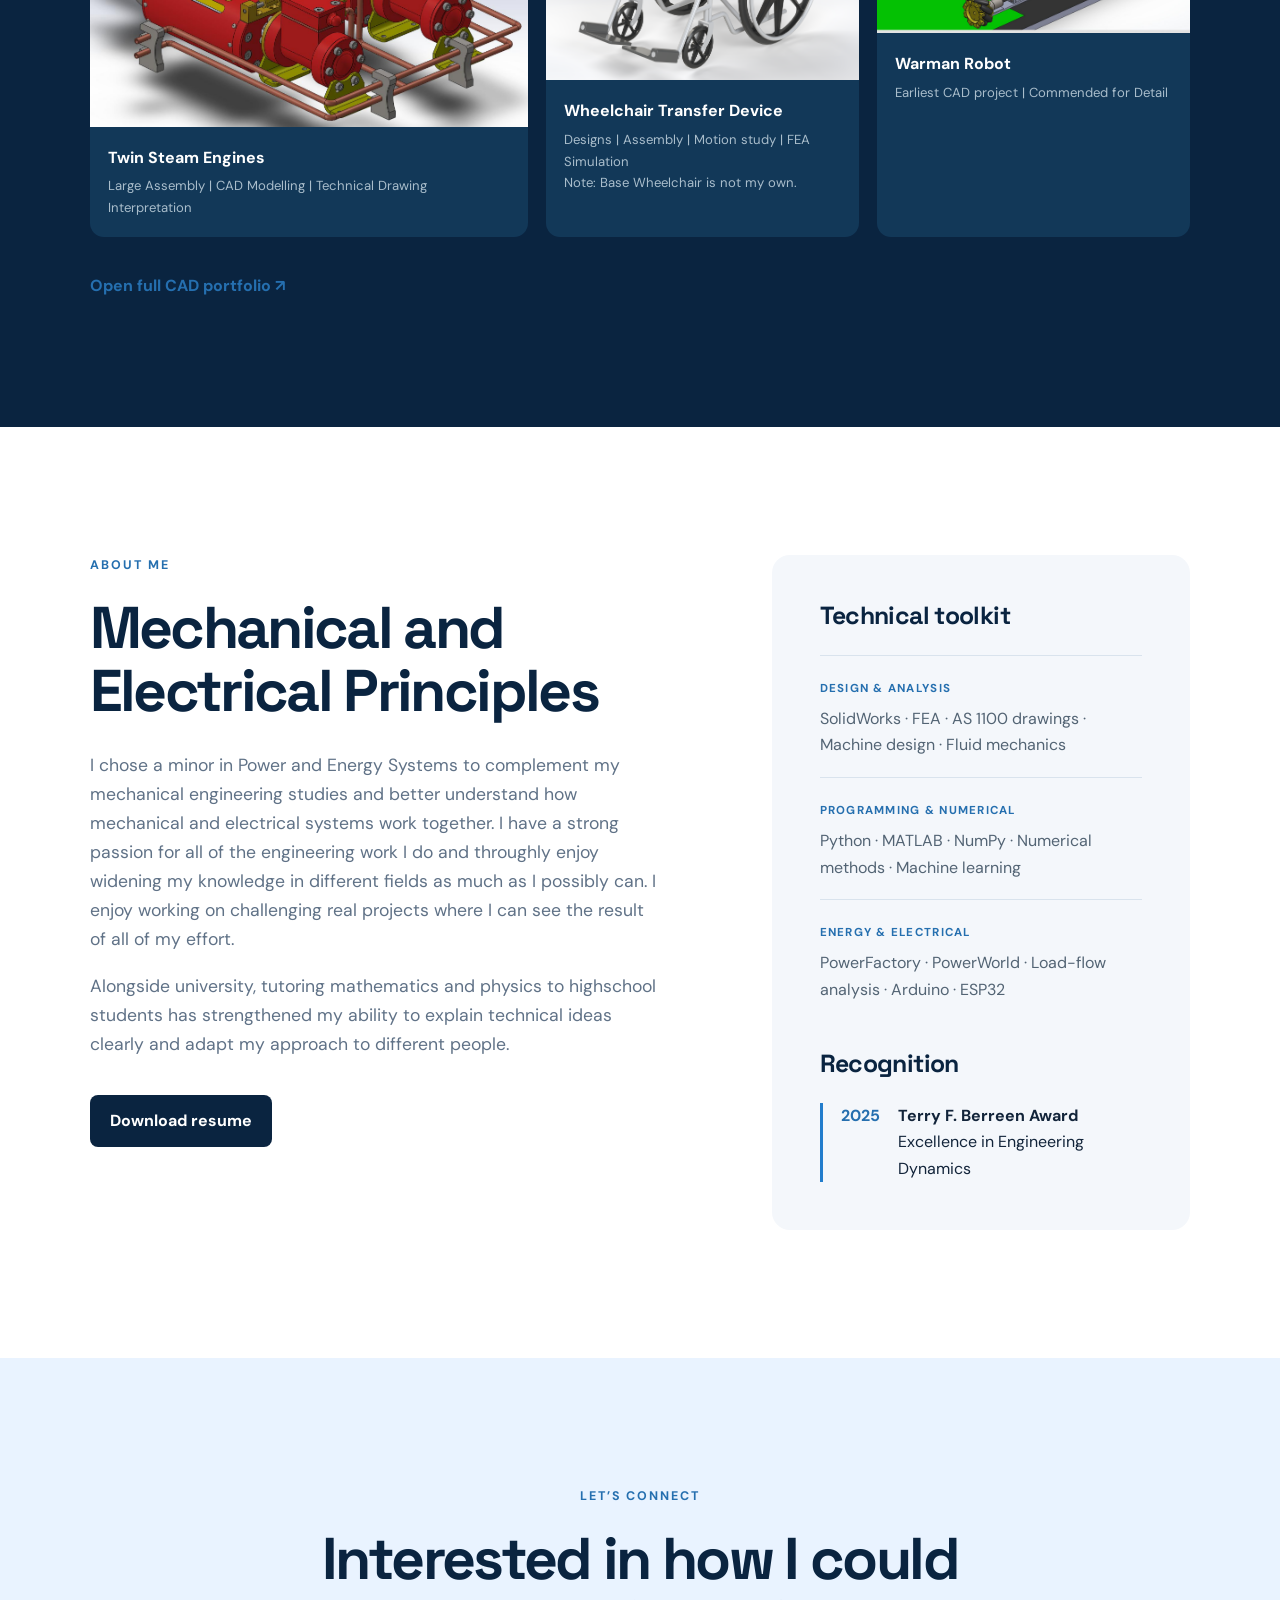
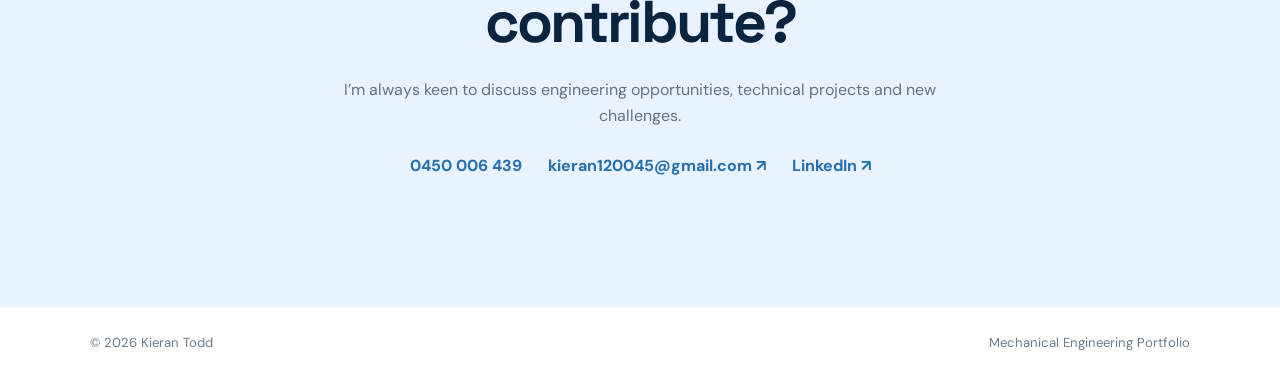
==== commit 8c5e6c24: "Changed wording" ====
--- a/index.html
+++ b/index.html
@@ -76,7 +76,7 @@
     </section>
 
     <section class="section about-section" id="about">
-      <div class="about-copy"><p class="eyebrow">About me</p><h2>Mechanical and Electrical Principles</h2><p>I chose a minor in Power and Energy Systems to complement my mechanical engineering studies and better understand how mechanical and electrical systems work together. I have a strong passion for all of the engineering work I do and throughly enjoy widening my knowledge in different fields as much as I possibly can. I enjoy working on projects that involve more analysis and require deeper understanding into the concepts.</p><p>Alongside university, tutoring mathematics and physics to highschool students has strengthened my ability to explain technical ideas clearly and adapt my approach to different people.</p><a class="button primary" href="assets/documents/resume.pdf">Download resume</a></div>
+      <div class="about-copy"><p class="eyebrow">About me</p><h2>Mechanical and Electrical Principles</h2><p>I chose a minor in Power and Energy Systems to complement my mechanical engineering studies and better understand how mechanical and electrical systems work together. I have a strong passion for all of the engineering work I do and throughly enjoy widening my knowledge in different fields as much as I possibly can. I enjoy working on challenging real projects where I can see the result of all of my effort.</p><p>Alongside university, tutoring mathematics and physics to highschool students has strengthened my ability to explain technical ideas clearly and adapt my approach to different people.</p><a class="button primary" href="assets/documents/resume.pdf">Download resume</a></div>
       <div class="skills-panel"><h3>Technical toolkit</h3><div class="skill-group"><span>Design & analysis</span><p>SolidWorks · FEA · AS 1100 drawings · Machine design · Fluid mechanics</p></div><div class="skill-group"><span>Programming & numerical</span><p>Python · MATLAB · NumPy · Numerical methods · Machine learning</p></div><div class="skill-group"><span>Energy & electrical</span><p>PowerFactory · PowerWorld · Load-flow analysis · Arduino · ESP32</p></div><h3 class="achievement-title">Recognition</h3><div class="achievement"><span>2025</span><p><strong>Terry F. Berreen Award</strong><br />Excellence in Engineering Dynamics</p></div></div>
     </section>
 
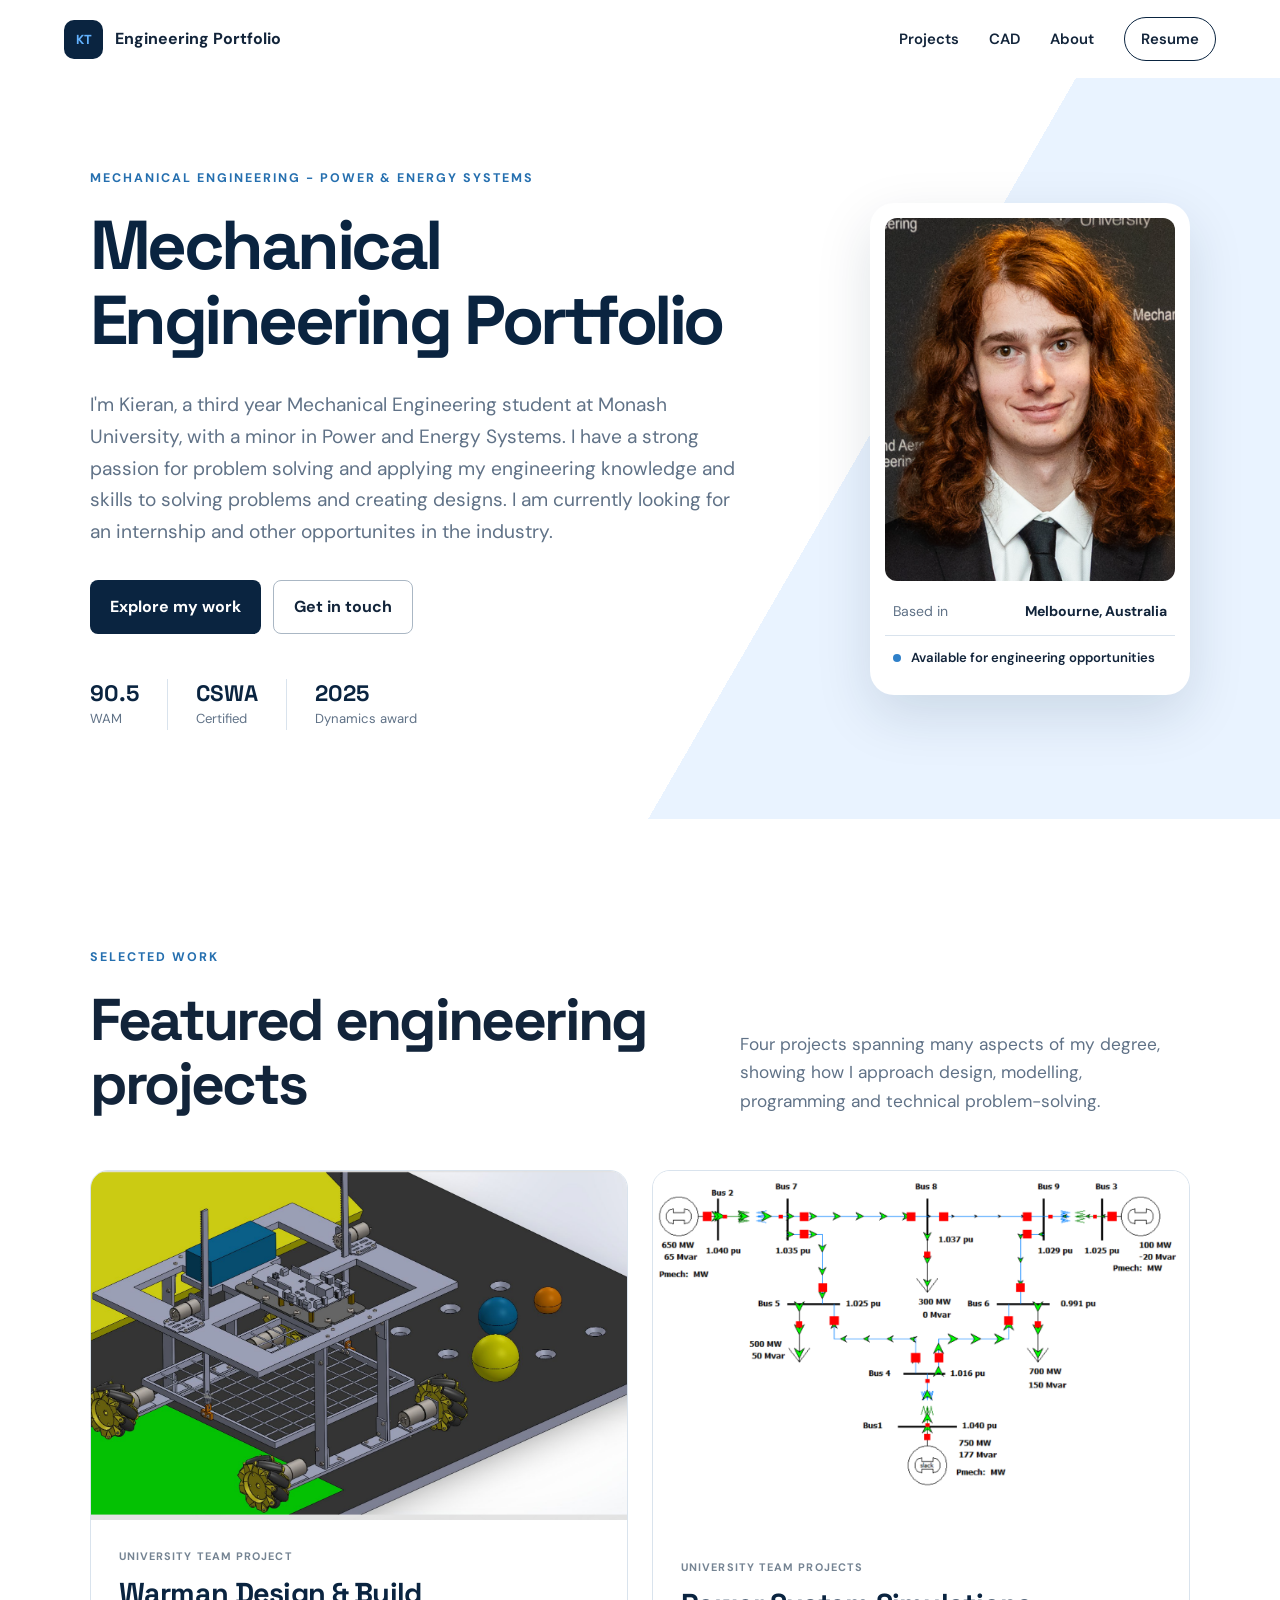
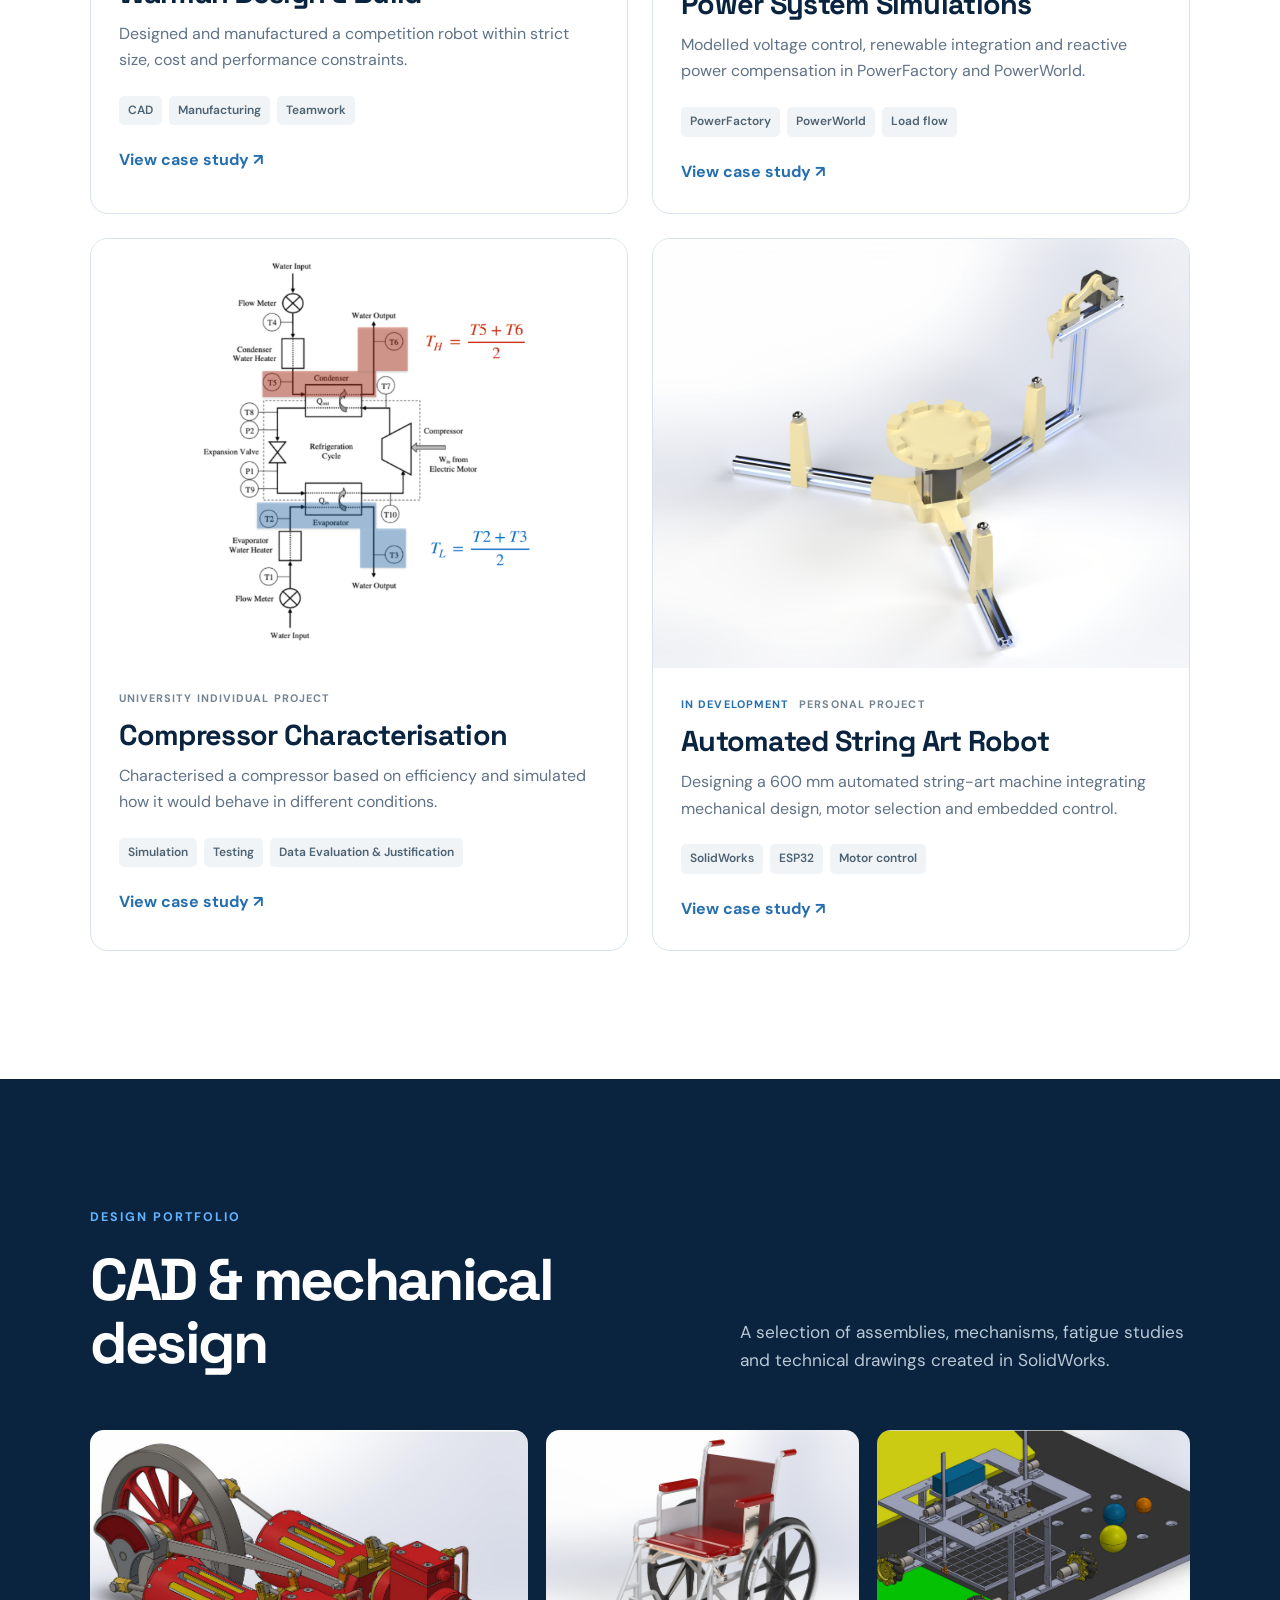
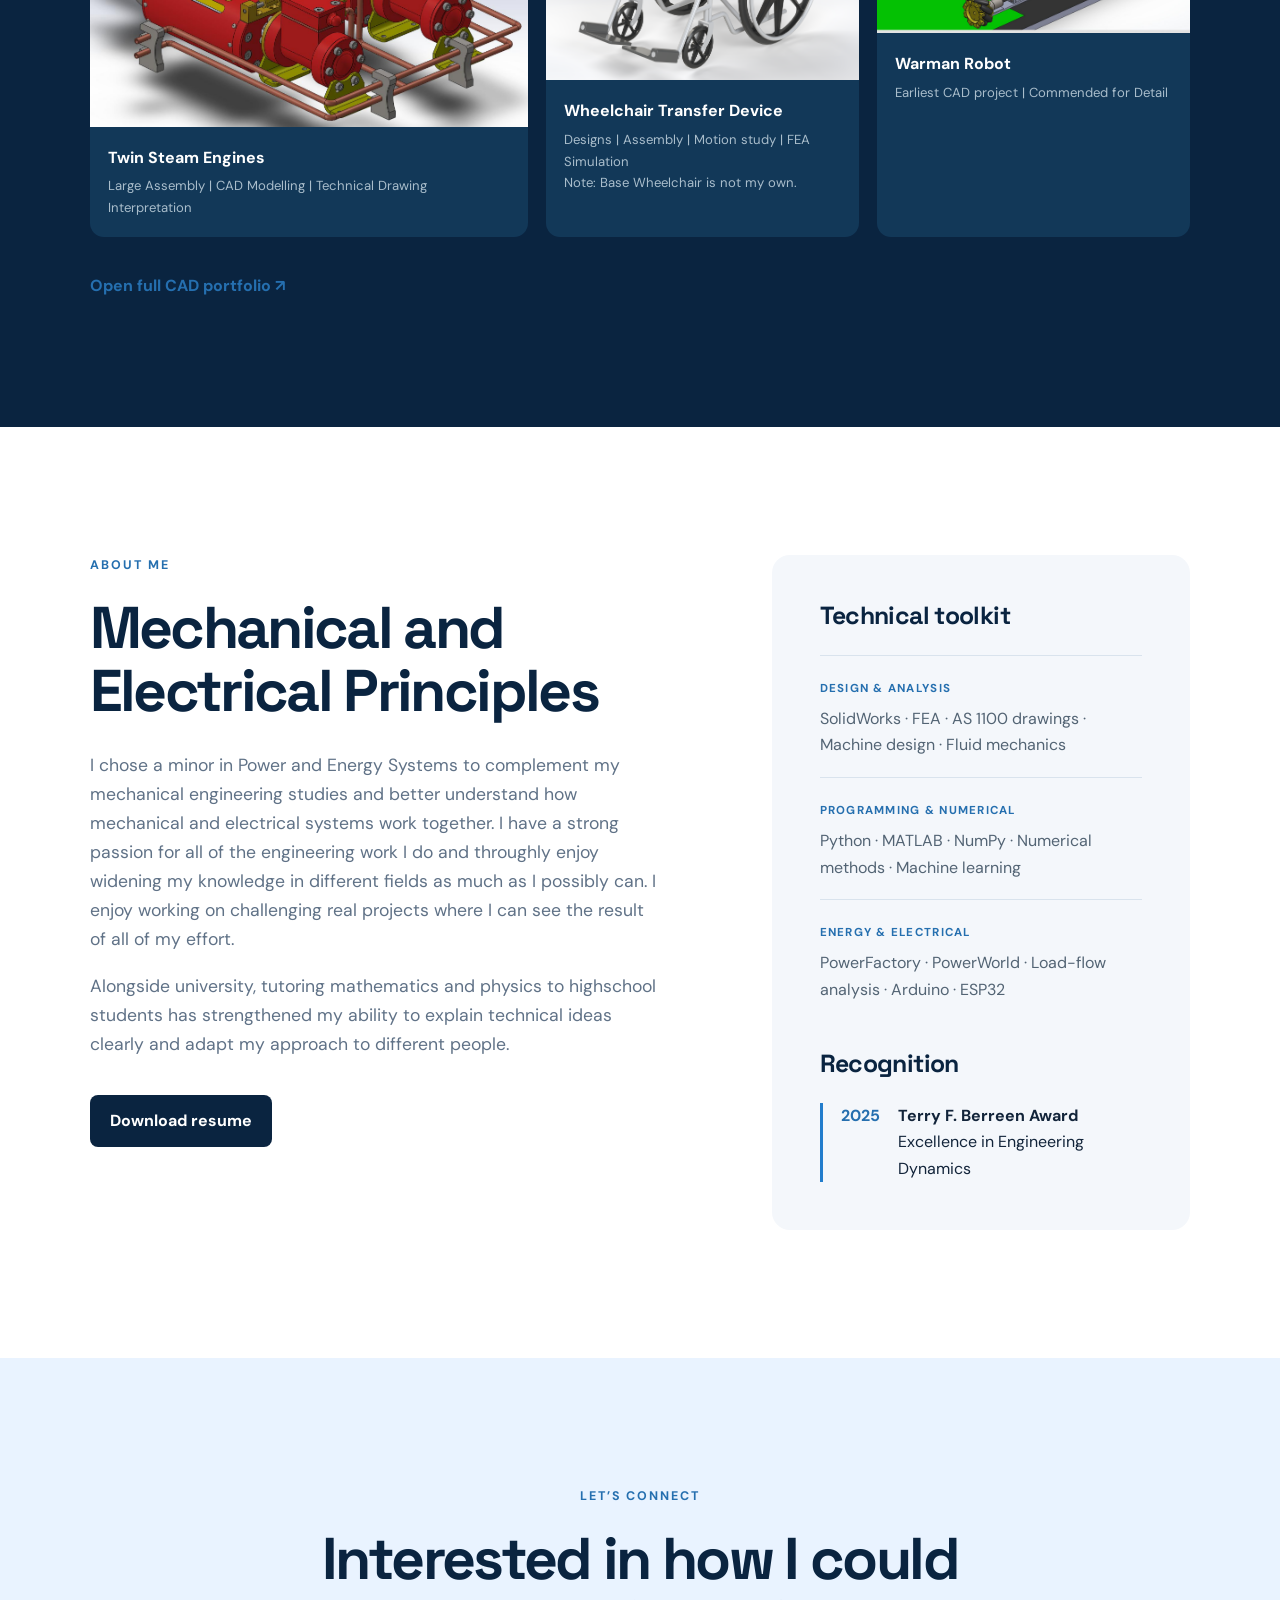
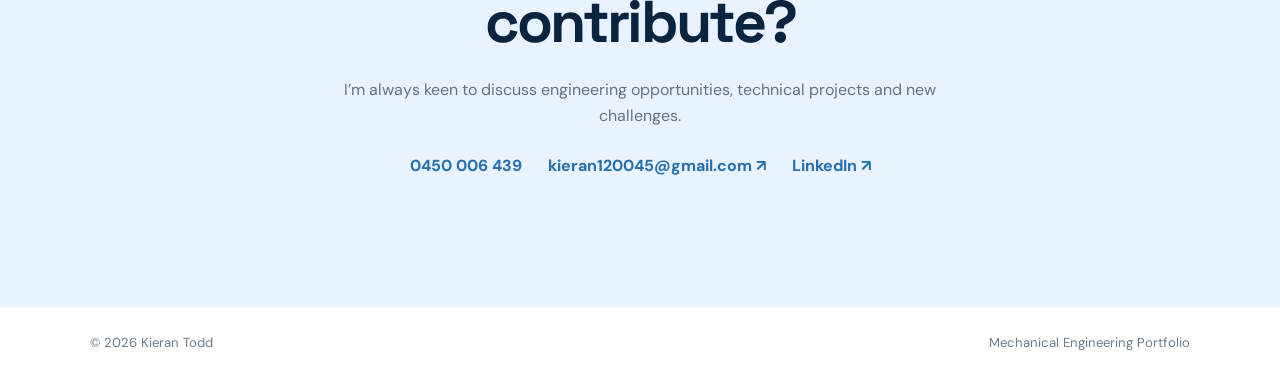
==== commit ee53d7b2: "Update index.html" ====
--- a/index.html
+++ b/index.html
@@ -66,7 +66,7 @@
     </section>
 
     <section class="section cad-section" id="cad">
-      <div class="section-heading light"><div><p class="eyebrow">Design portfolio</p><h2>CAD & mechanical design</h2></div><p>A selection of assemblies, mechanisms and technical drawings created in SolidWorks.</p></div>
+      <div class="section-heading light"><div><p class="eyebrow">Design portfolio</p><h2>CAD & mechanical design</h2></div><p>A selection of assemblies, mechanisms, fatigue studies and technical drawings created in SolidWorks.</p></div>
       <div class="cad-grid">
         <figure><div><img src="assets/images/twin-engines.jpg" alt="Your Name"></div><figcaption><strong>Twin Steam Engines</strong><span>Large Assembly | CAD Modelling | Technical Drawing Interpretation</span></figcaption></figure>
         <figure><div><img src="assets/images/transfer-device.jpg" alt="Your Name"></div><figcaption><strong>Wheelchair Transfer Device</strong><span>Designs | Assembly | Motion study | FEA Simulation<br>Note: Base Wheelchair is not my own.</span></figcaption></figure>
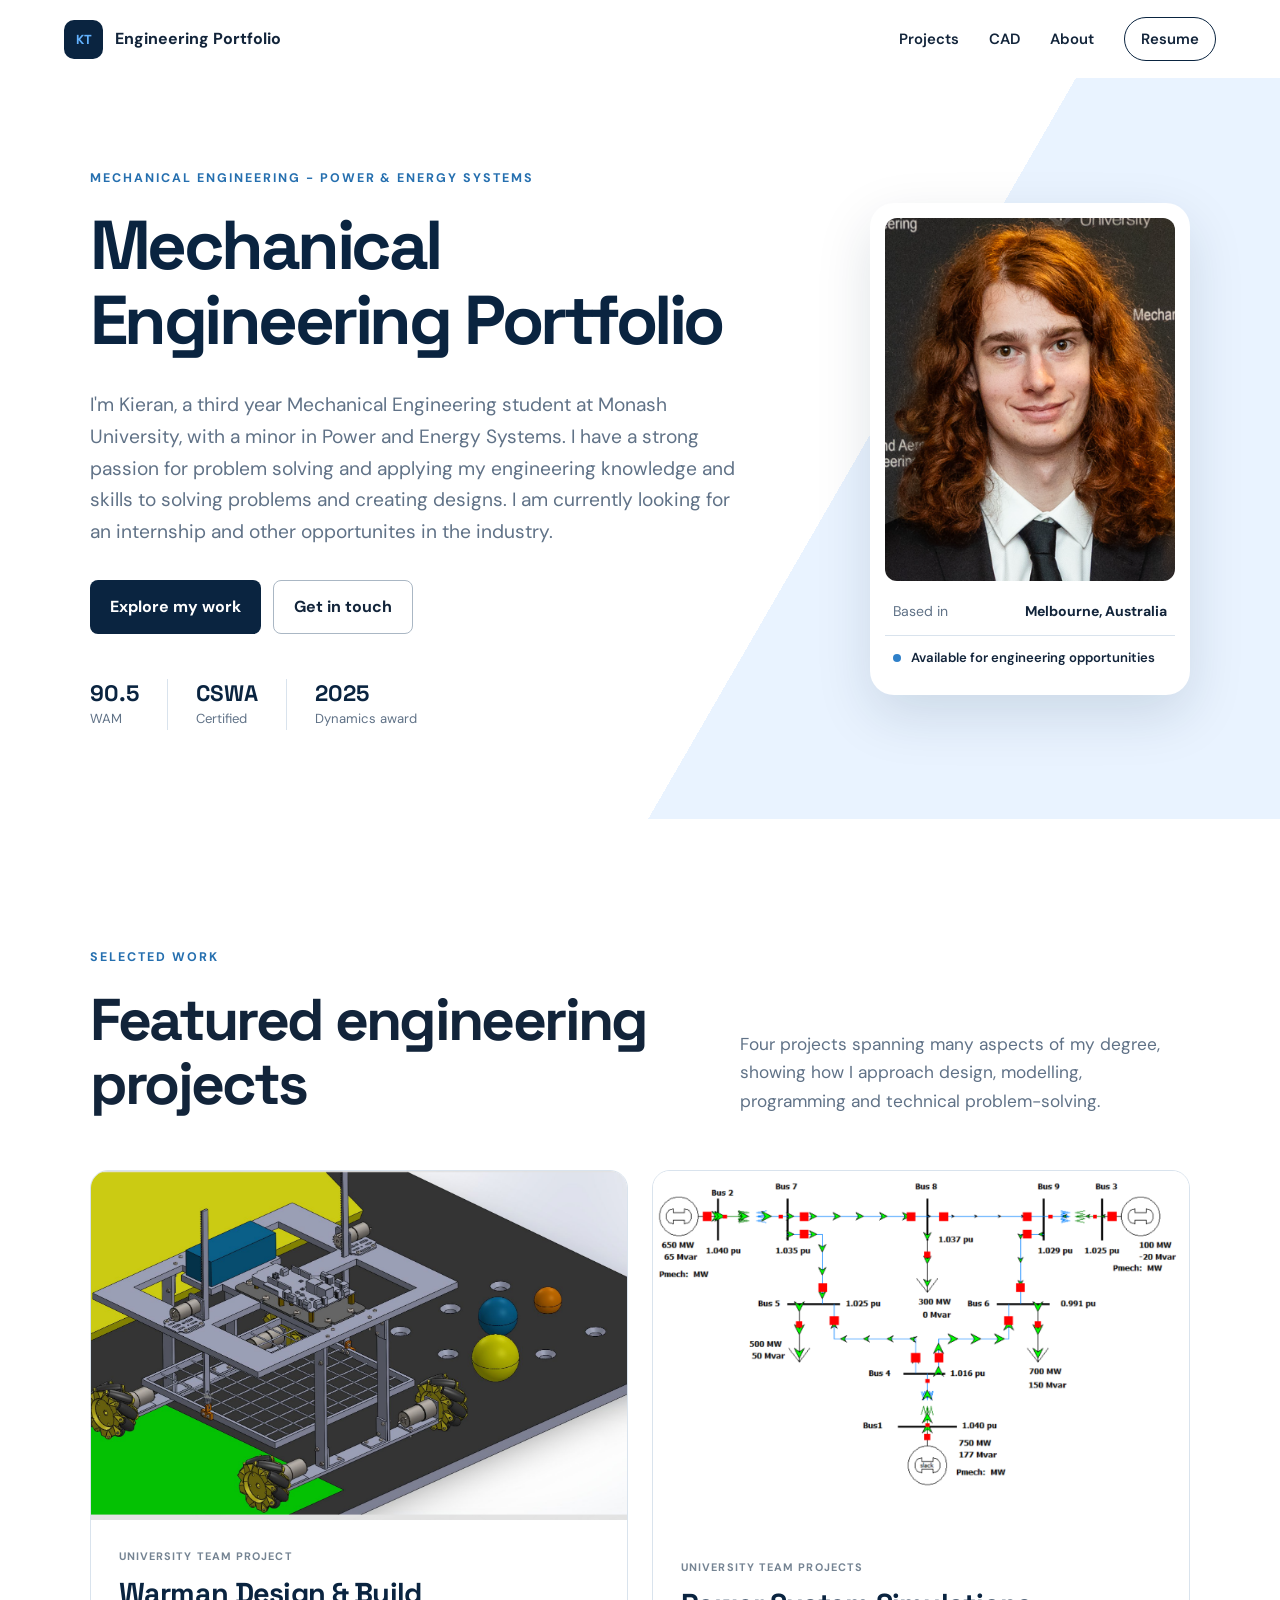
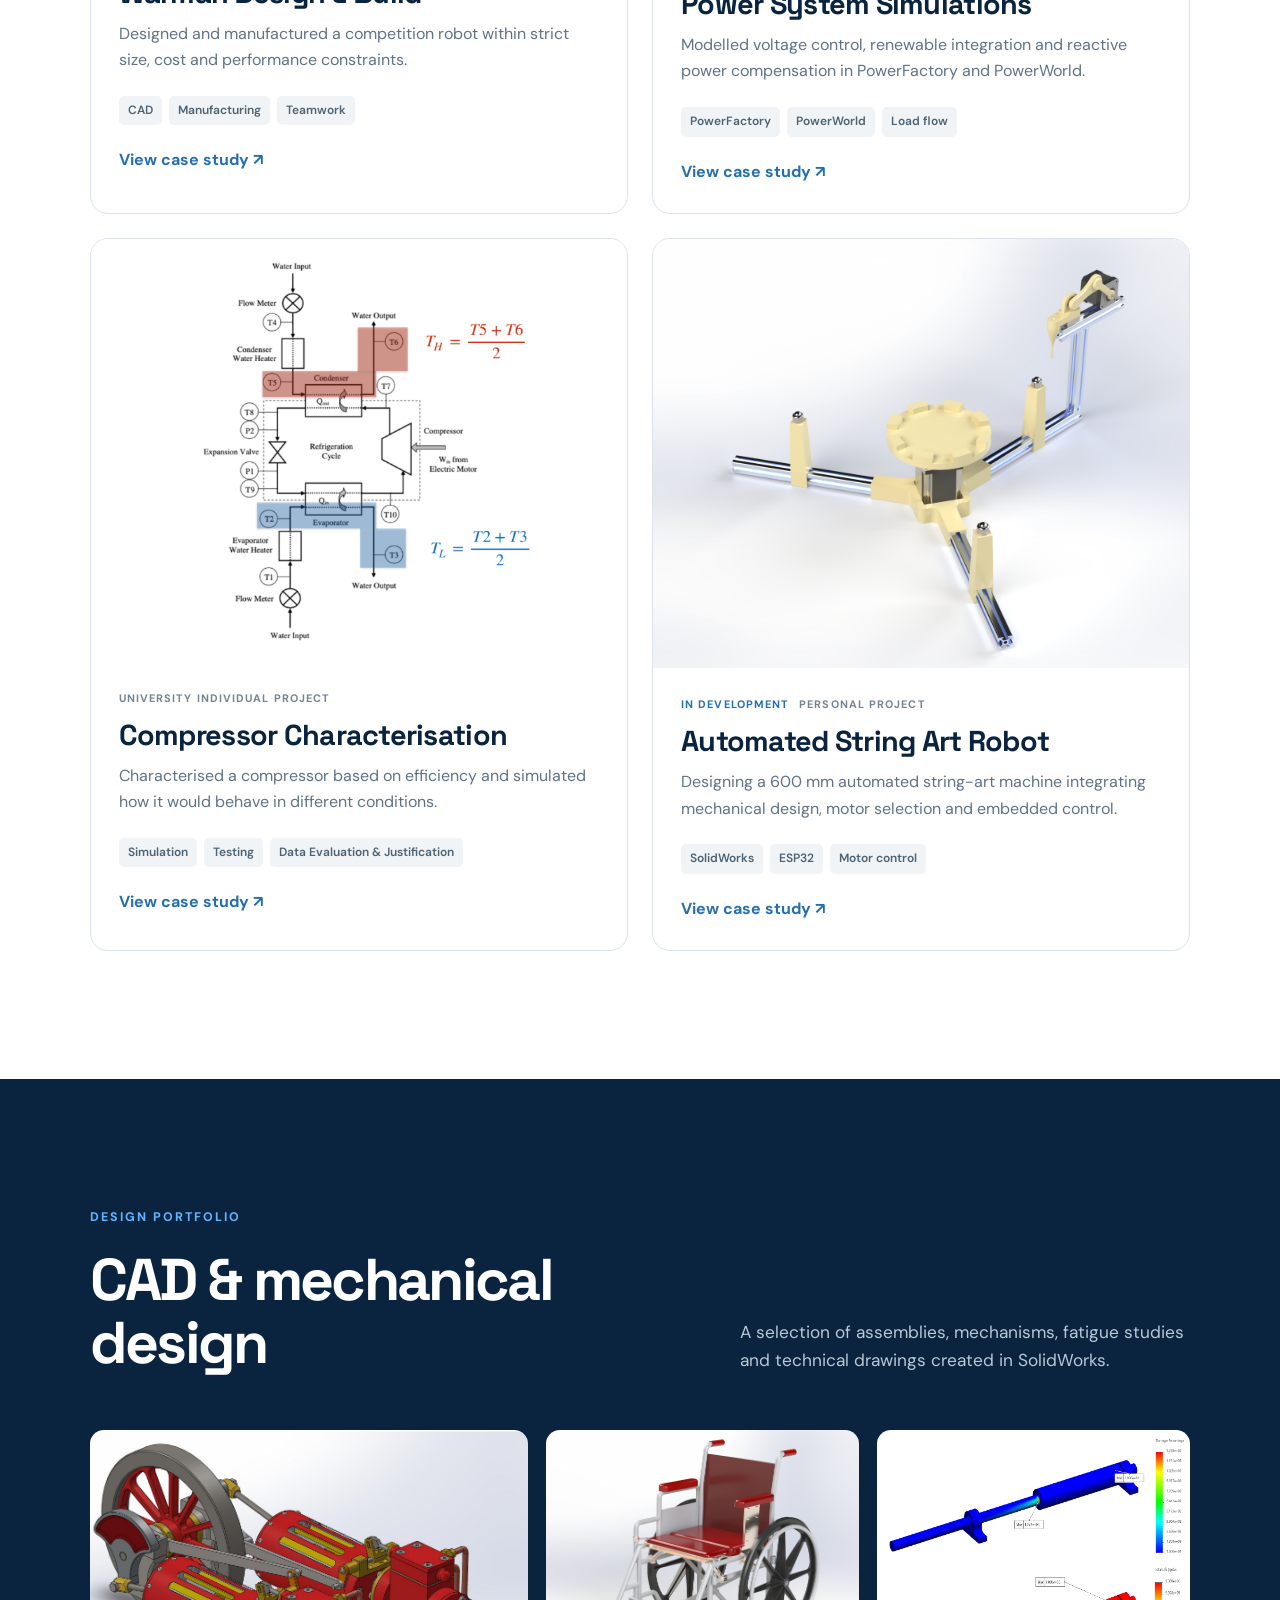
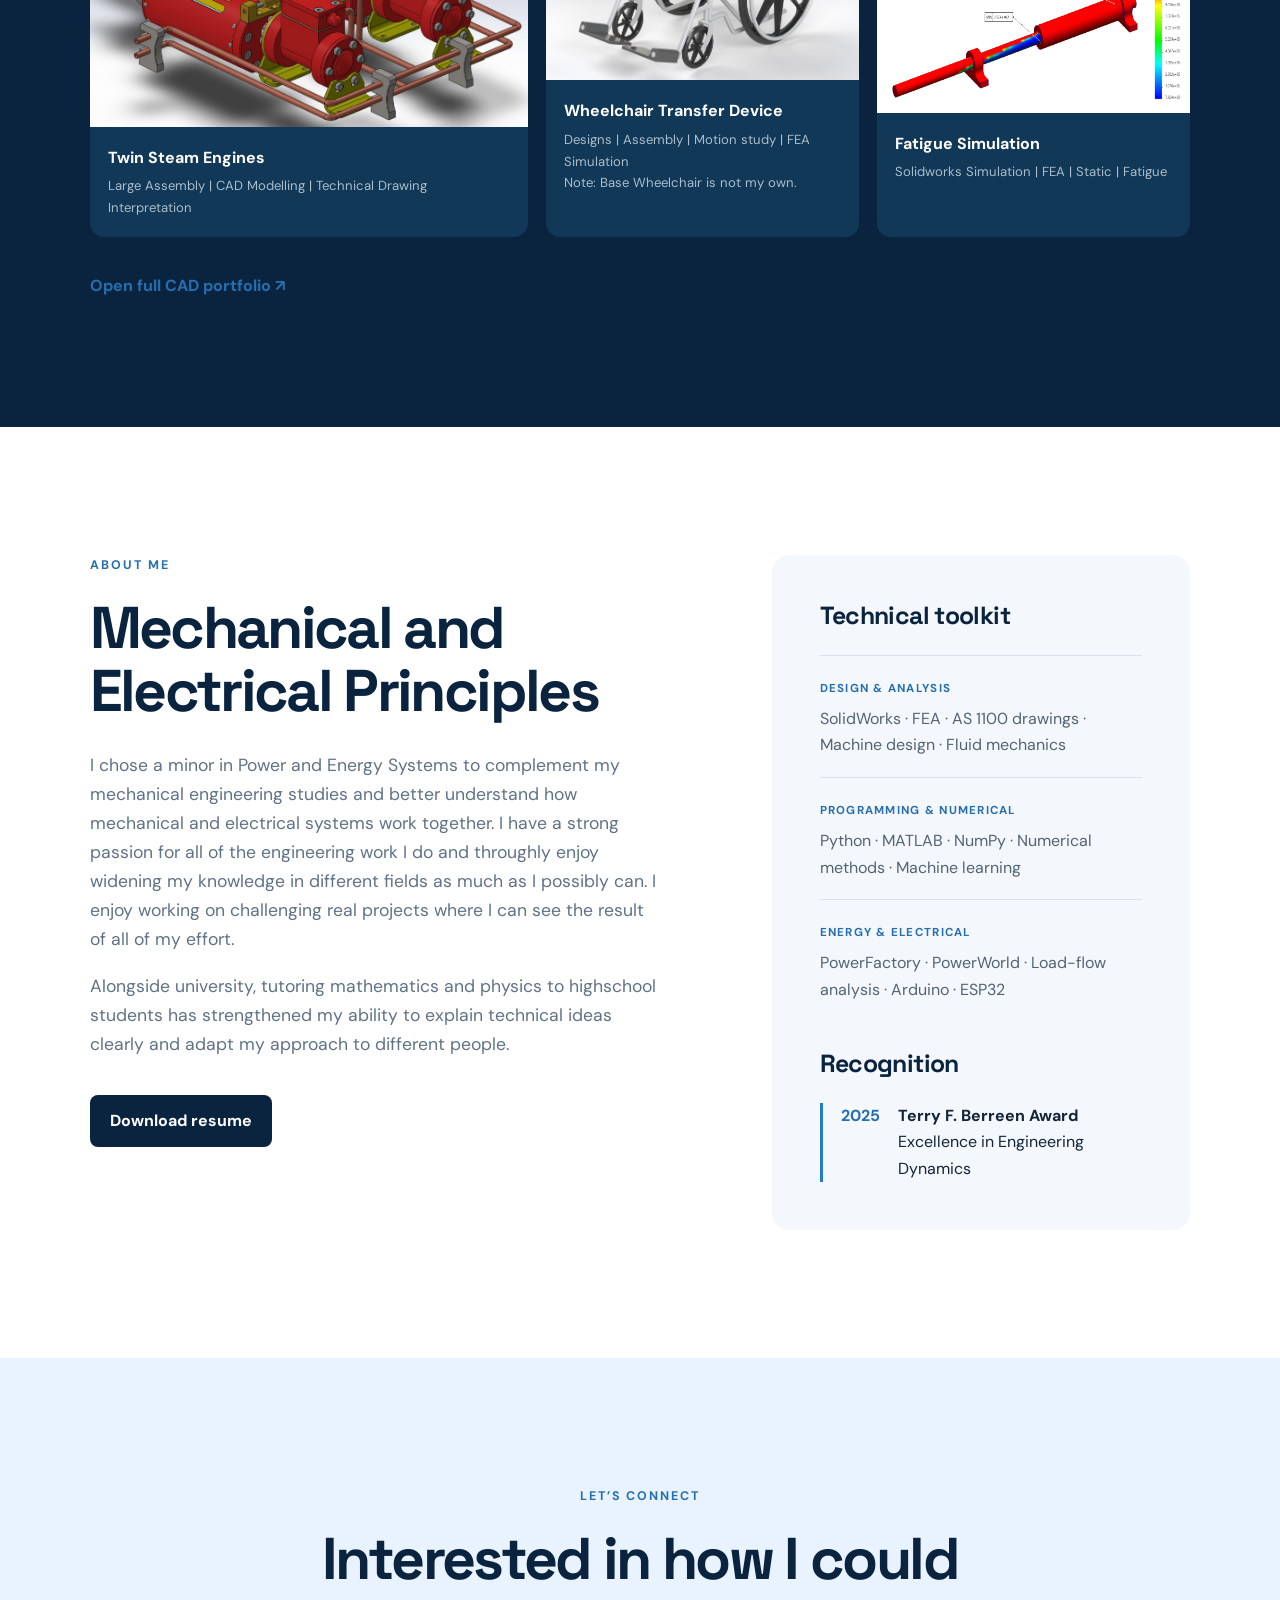
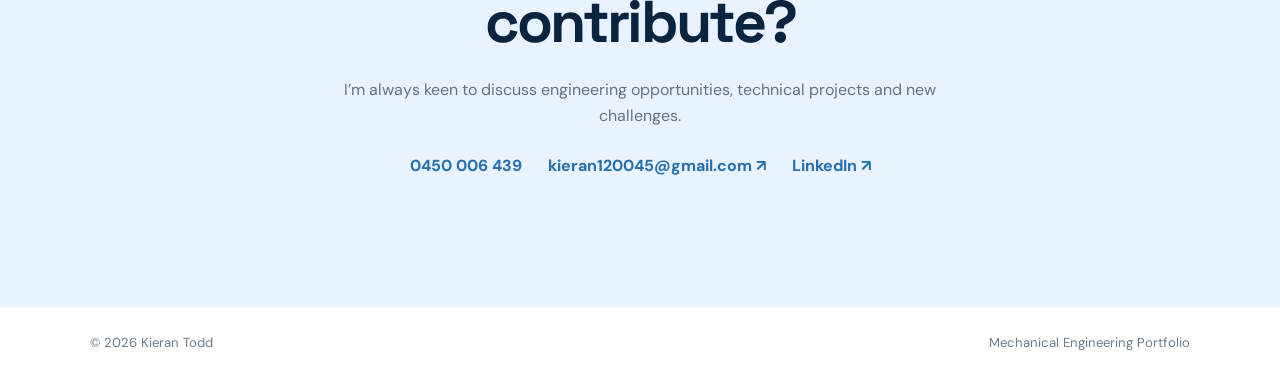
==== commit d490f6cd: "Update index.html" ====
--- a/index.html
+++ b/index.html
@@ -70,7 +70,7 @@
       <div class="cad-grid">
         <figure><div><img src="assets/images/twin-engines.jpg" alt="Your Name"></div><figcaption><strong>Twin Steam Engines</strong><span>Large Assembly | CAD Modelling | Technical Drawing Interpretation</span></figcaption></figure>
         <figure><div><img src="assets/images/transfer-device.jpg" alt="Your Name"></div><figcaption><strong>Wheelchair Transfer Device</strong><span>Designs | Assembly | Motion study | FEA Simulation<br>Note: Base Wheelchair is not my own.</span></figcaption></figure>
-        <figure><div><img src="assets/images/warman-cad.png" alt="Your Name"></div><figcaption><strong>Warman Robot</strong><span>Earliest CAD project | Commended for Detail</span></figcaption></figure>
+        <figure><div><img src="assets/images/fatigue-simulation.png" alt="Your Name"></div><figcaption><strong>Fatigue Simulation</strong><span>Solidworks Simulation | FEA | Static | Fatigue</span></figcaption></figure>
       </div>
       <a class="text-link light-link" href="cad-portfolio.html">Open full CAD portfolio <span>↗</span></a>
     </section>
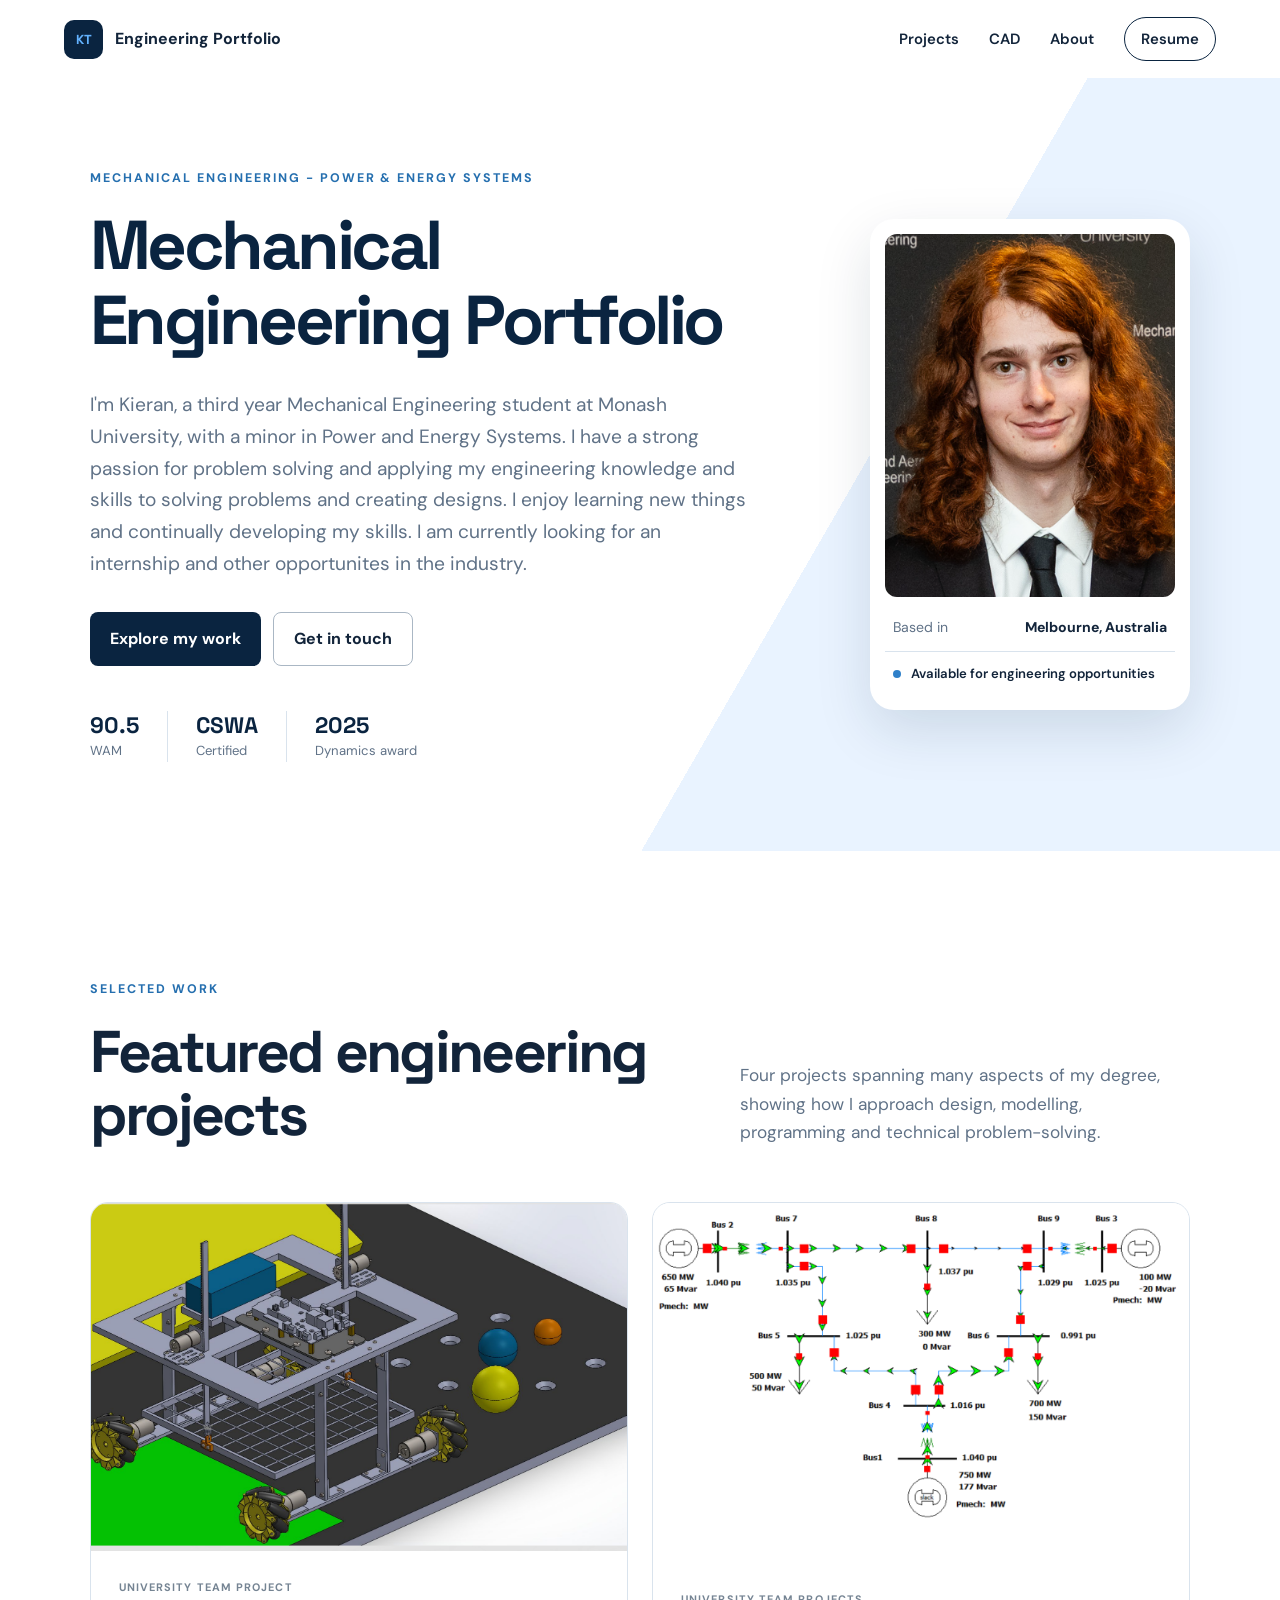
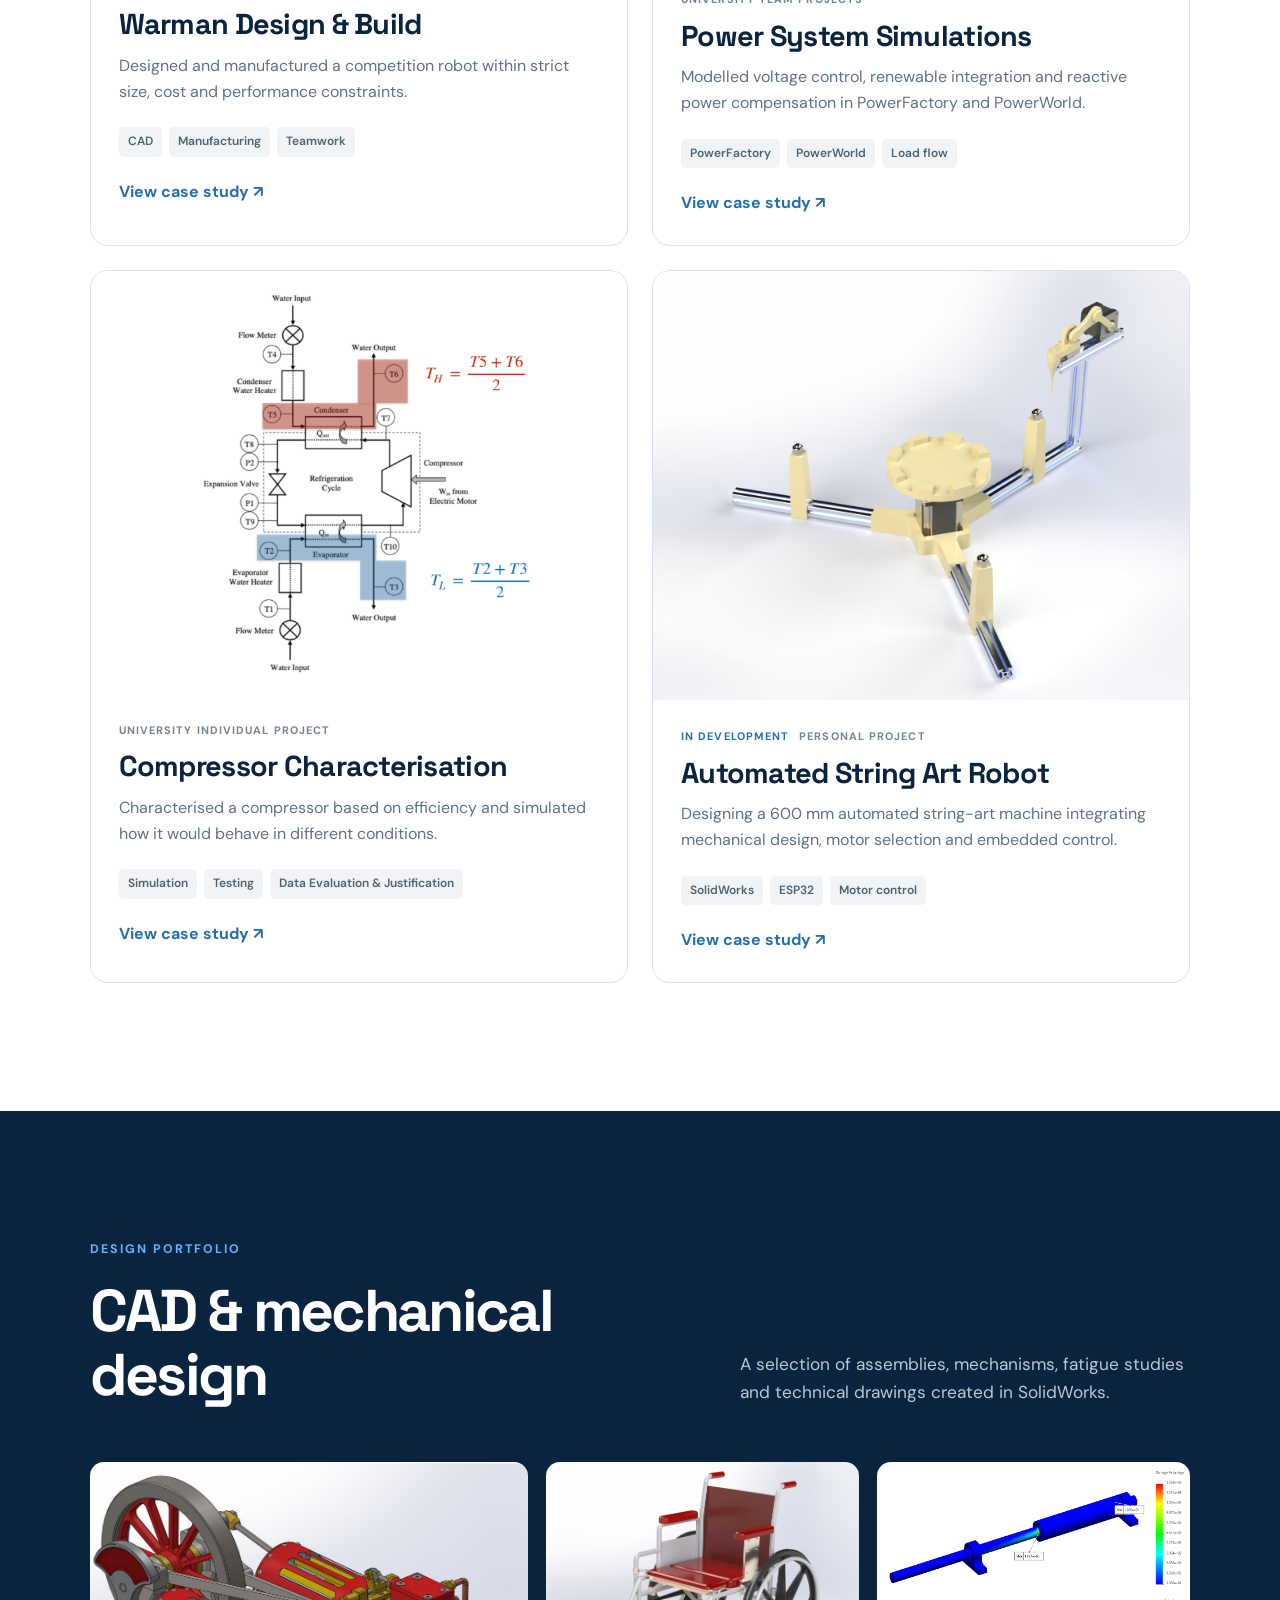
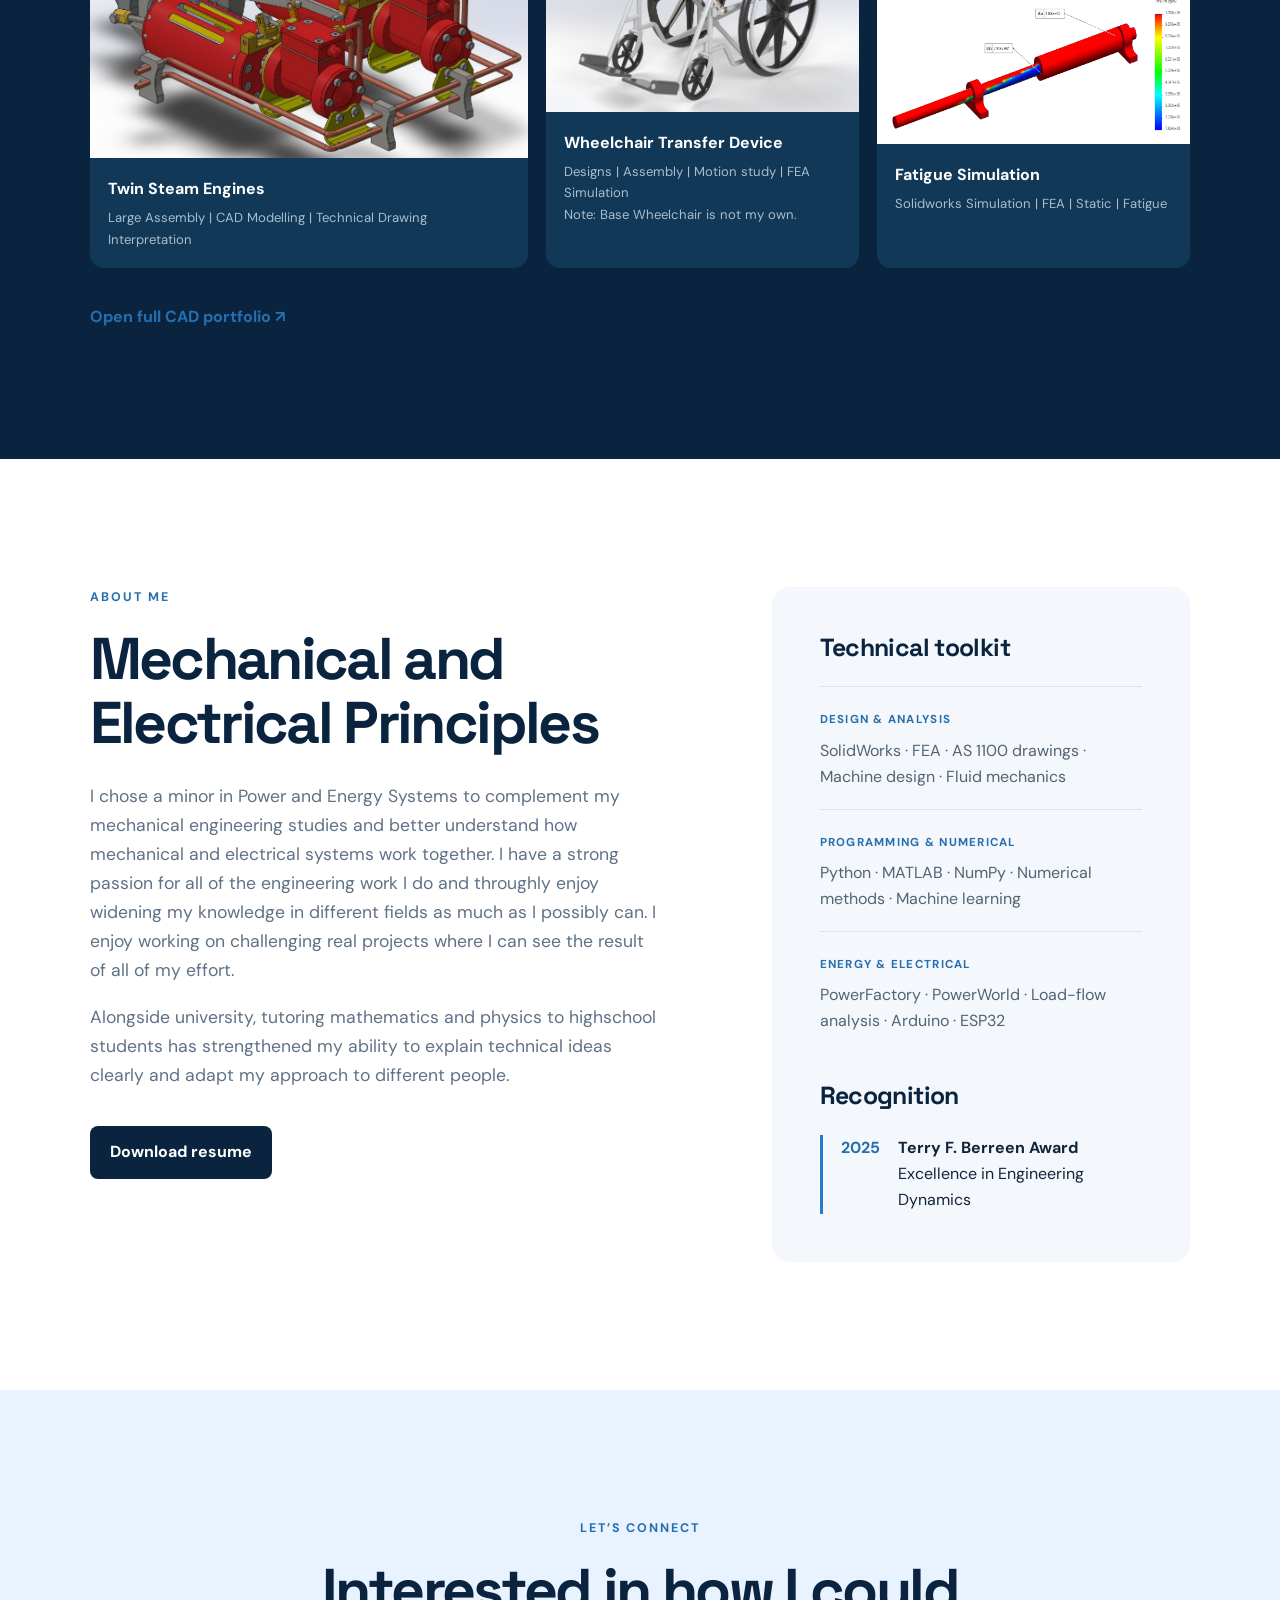
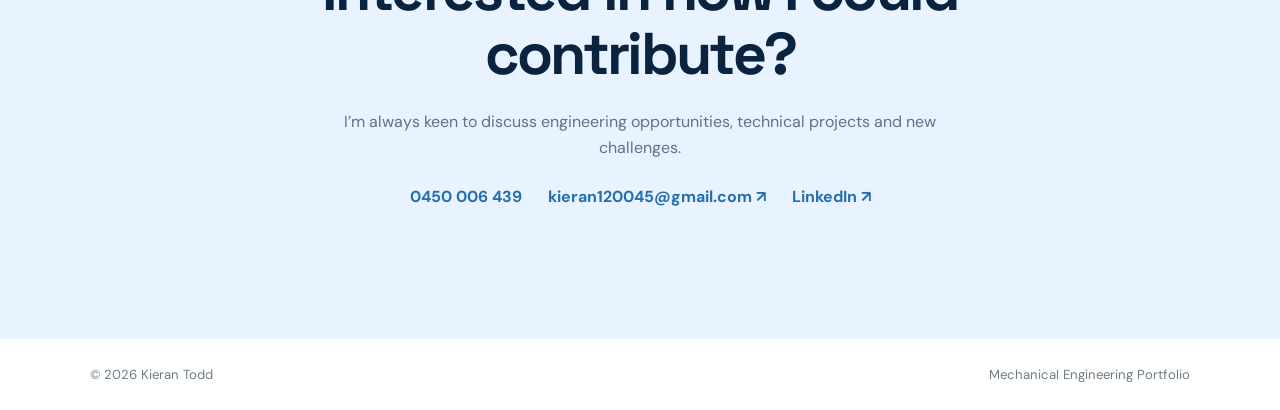
==== commit 908075f2: "Update index.html" ====
--- a/index.html
+++ b/index.html
@@ -25,7 +25,7 @@
       <div class="hero-copy">
         <p class="eyebrow">Mechanical engineering - Power & energy systems</p>
         <h1>Mechanical Engineering Portfolio</h1>
-        <p class="hero-intro">I'm Kieran, a third year Mechanical Engineering student at Monash University, with a minor in Power and Energy Systems. I have a strong passion for problem solving and applying my engineering knowledge and skills to solving problems and creating designs. I am currently looking for an internship and other opportunites in the industry.</p>
+        <p class="hero-intro">I'm Kieran, a third year Mechanical Engineering student at Monash University, with a minor in Power and Energy Systems. I have a strong passion for problem solving and applying my engineering knowledge and skills to solving problems and creating designs. I enjoy learning new things and continually developing my skills. I am currently looking for an internship and other opportunites in the industry.</p>
         <div class="hero-actions">
           <a class="button primary" href="#projects">Explore my work</a>
           <a class="button secondary" href="#contact">Get in touch</a>
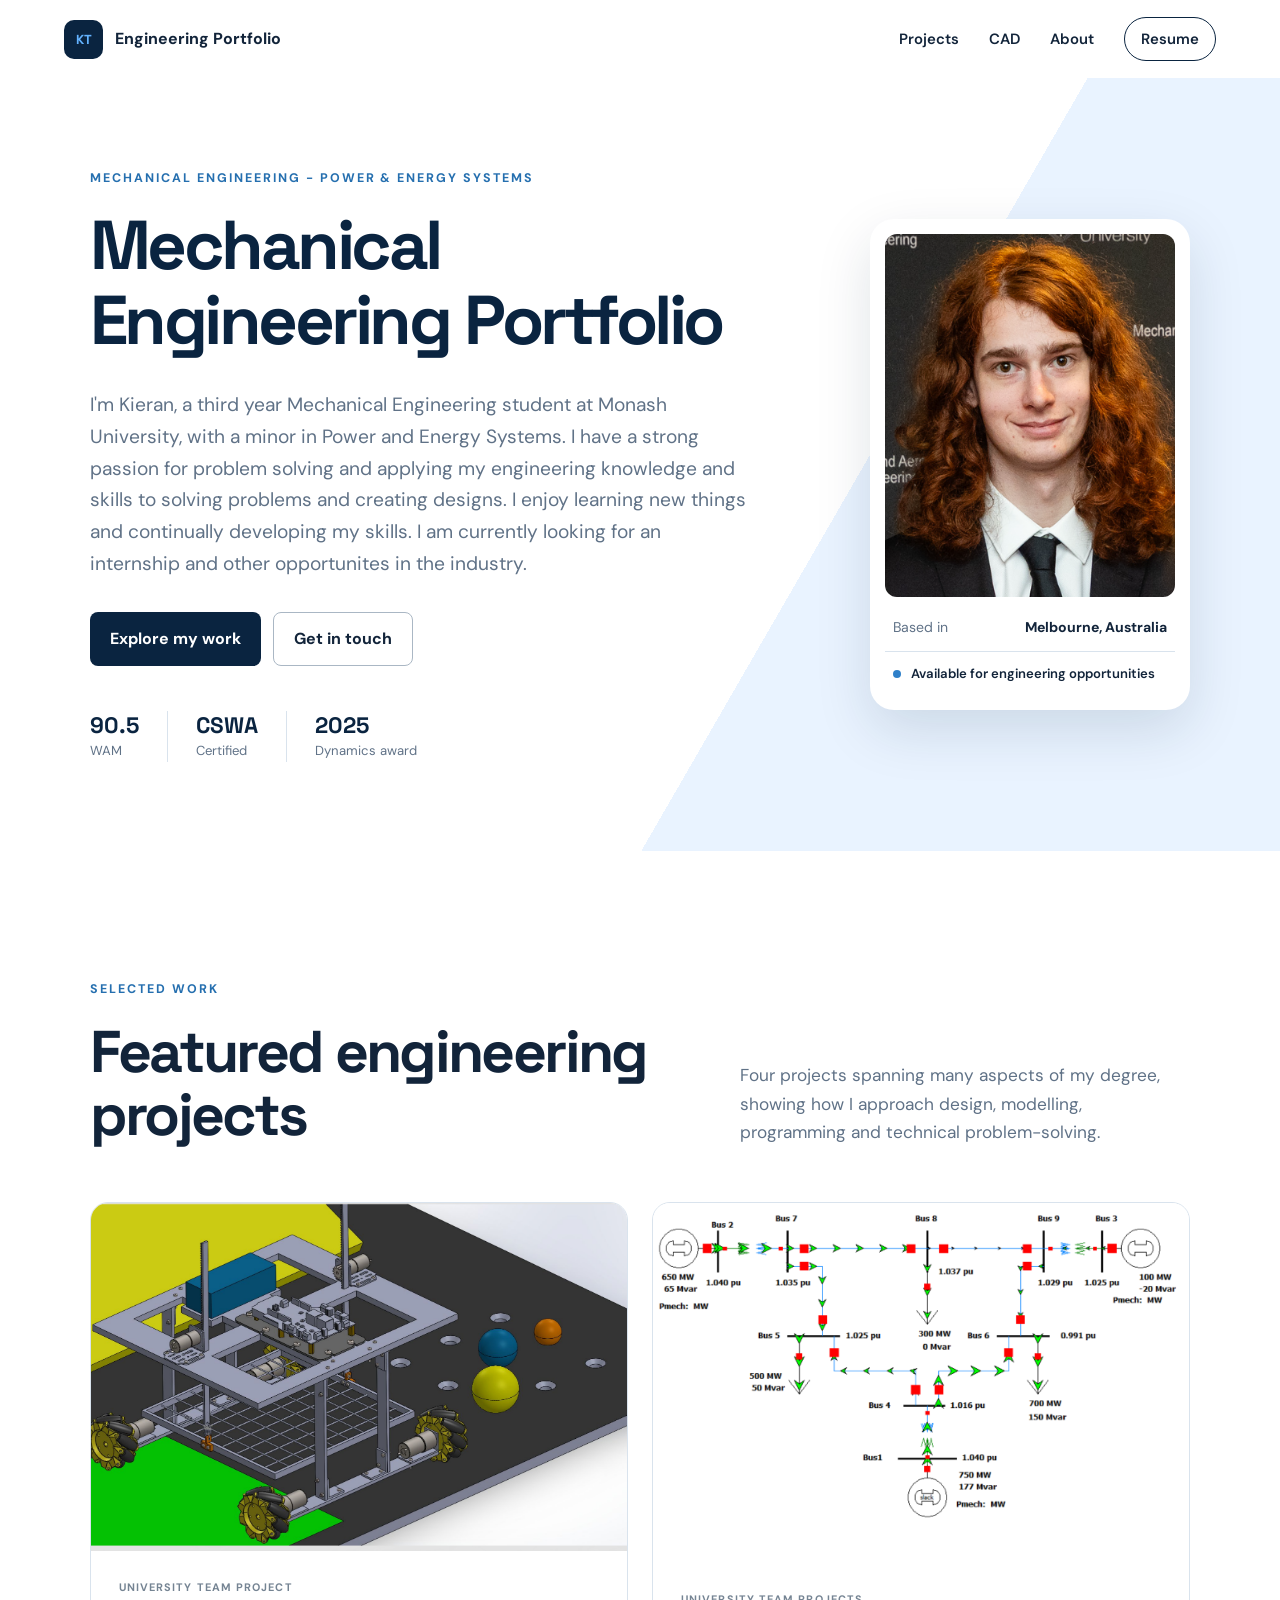
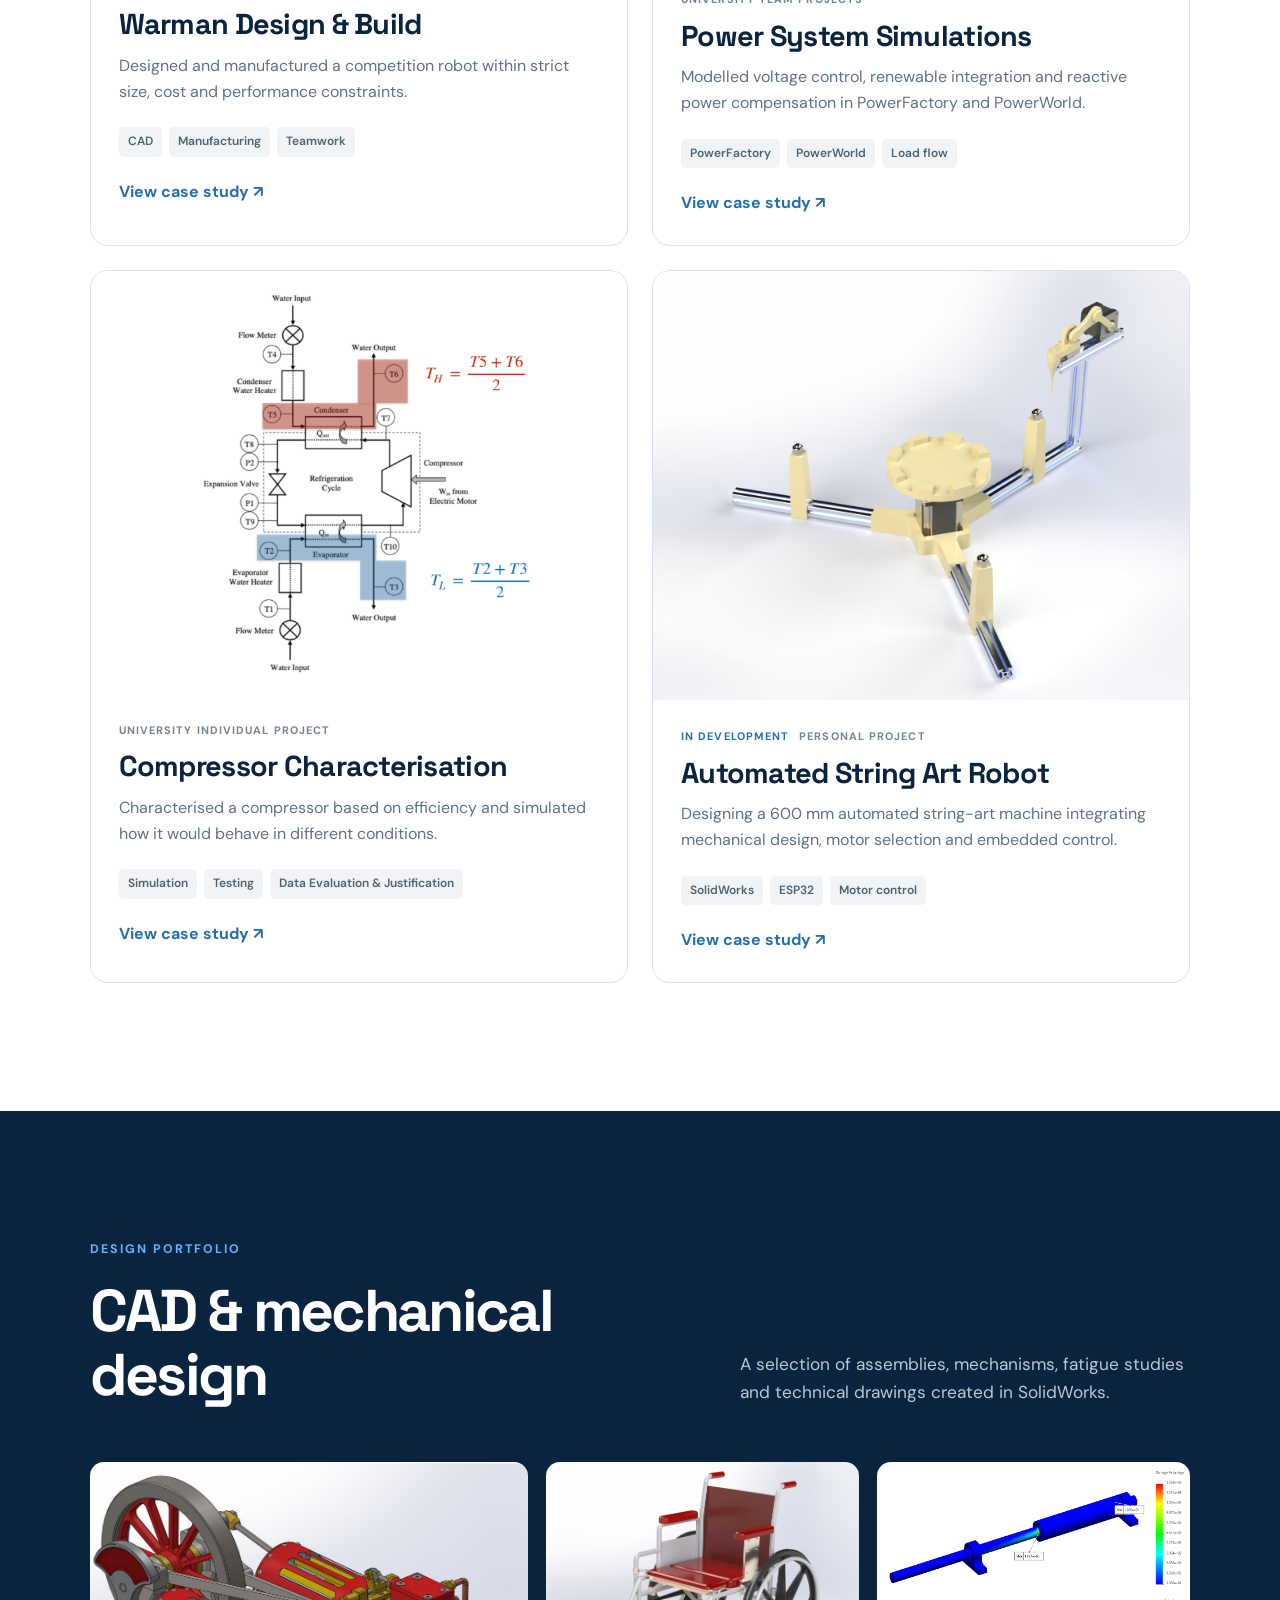
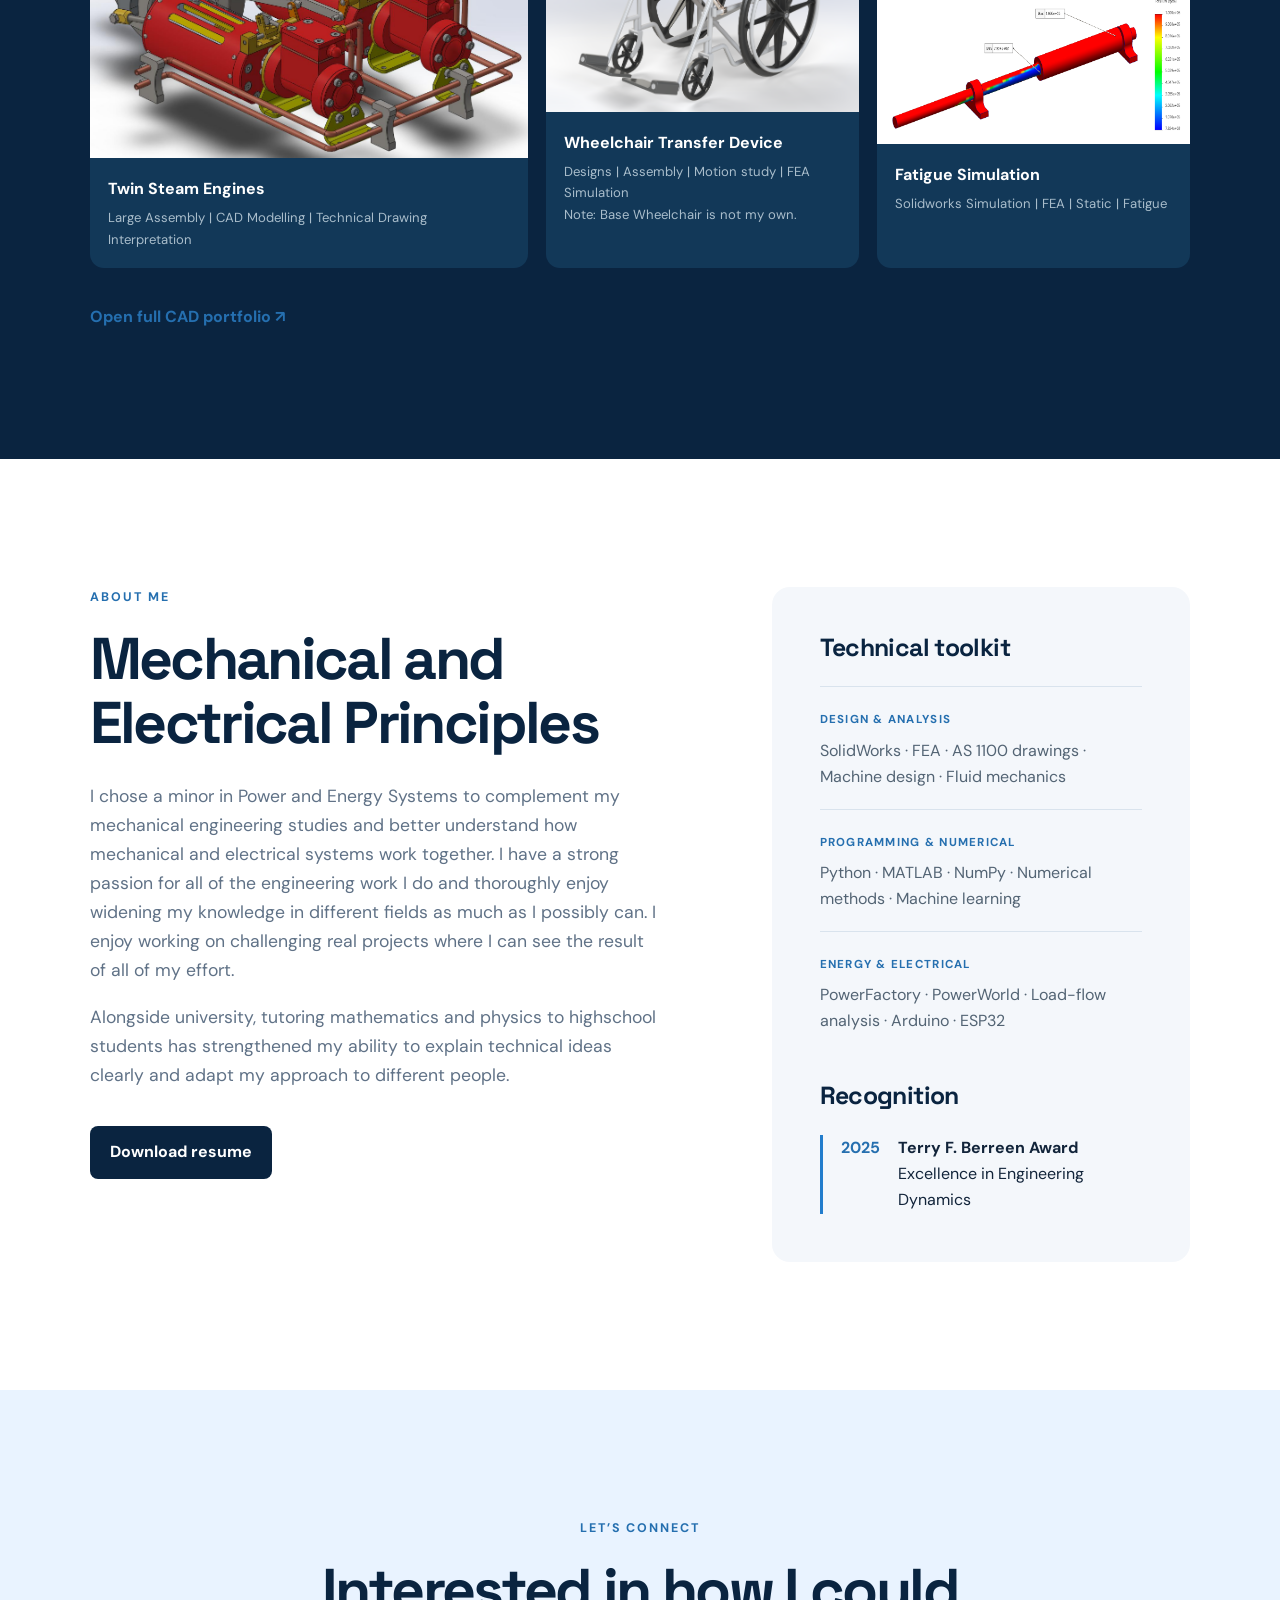
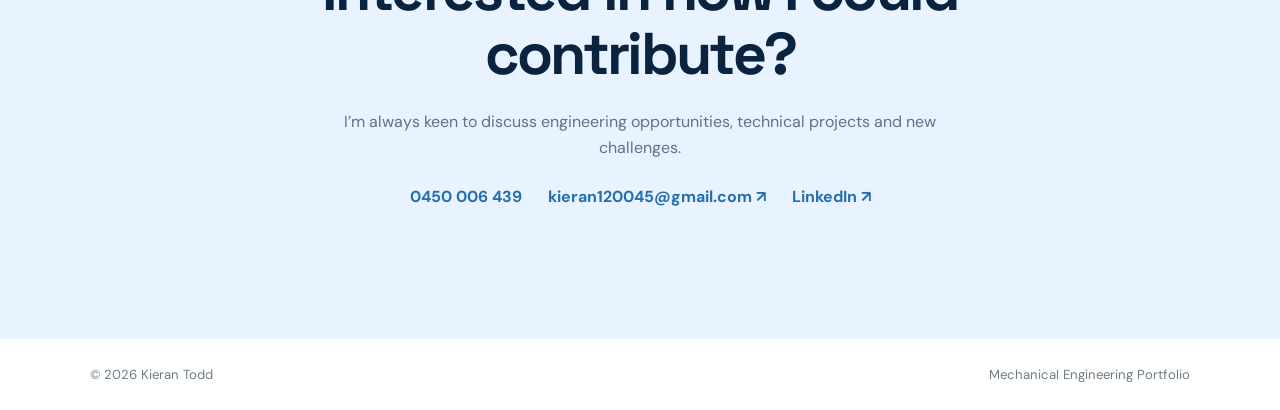
==== commit f0117f8c: "Update index.html" ====
--- a/index.html
+++ b/index.html
@@ -76,7 +76,7 @@
     </section>
 
     <section class="section about-section" id="about">
-      <div class="about-copy"><p class="eyebrow">About me</p><h2>Mechanical and Electrical Principles</h2><p>I chose a minor in Power and Energy Systems to complement my mechanical engineering studies and better understand how mechanical and electrical systems work together. I have a strong passion for all of the engineering work I do and throughly enjoy widening my knowledge in different fields as much as I possibly can. I enjoy working on challenging real projects where I can see the result of all of my effort.</p><p>Alongside university, tutoring mathematics and physics to highschool students has strengthened my ability to explain technical ideas clearly and adapt my approach to different people.</p><a class="button primary" href="assets/documents/resume.pdf">Download resume</a></div>
+      <div class="about-copy"><p class="eyebrow">About me</p><h2>Mechanical and Electrical Principles</h2><p>I chose a minor in Power and Energy Systems to complement my mechanical engineering studies and better understand how mechanical and electrical systems work together. I have a strong passion for all of the engineering work I do and thoroughly enjoy widening my knowledge in different fields as much as I possibly can. I enjoy working on challenging real projects where I can see the result of all of my effort.</p><p>Alongside university, tutoring mathematics and physics to highschool students has strengthened my ability to explain technical ideas clearly and adapt my approach to different people.</p><a class="button primary" href="assets/documents/resume.pdf">Download resume</a></div>
       <div class="skills-panel"><h3>Technical toolkit</h3><div class="skill-group"><span>Design & analysis</span><p>SolidWorks · FEA · AS 1100 drawings · Machine design · Fluid mechanics</p></div><div class="skill-group"><span>Programming & numerical</span><p>Python · MATLAB · NumPy · Numerical methods · Machine learning</p></div><div class="skill-group"><span>Energy & electrical</span><p>PowerFactory · PowerWorld · Load-flow analysis · Arduino · ESP32</p></div><h3 class="achievement-title">Recognition</h3><div class="achievement"><span>2025</span><p><strong>Terry F. Berreen Award</strong><br />Excellence in Engineering Dynamics</p></div></div>
     </section>
 
